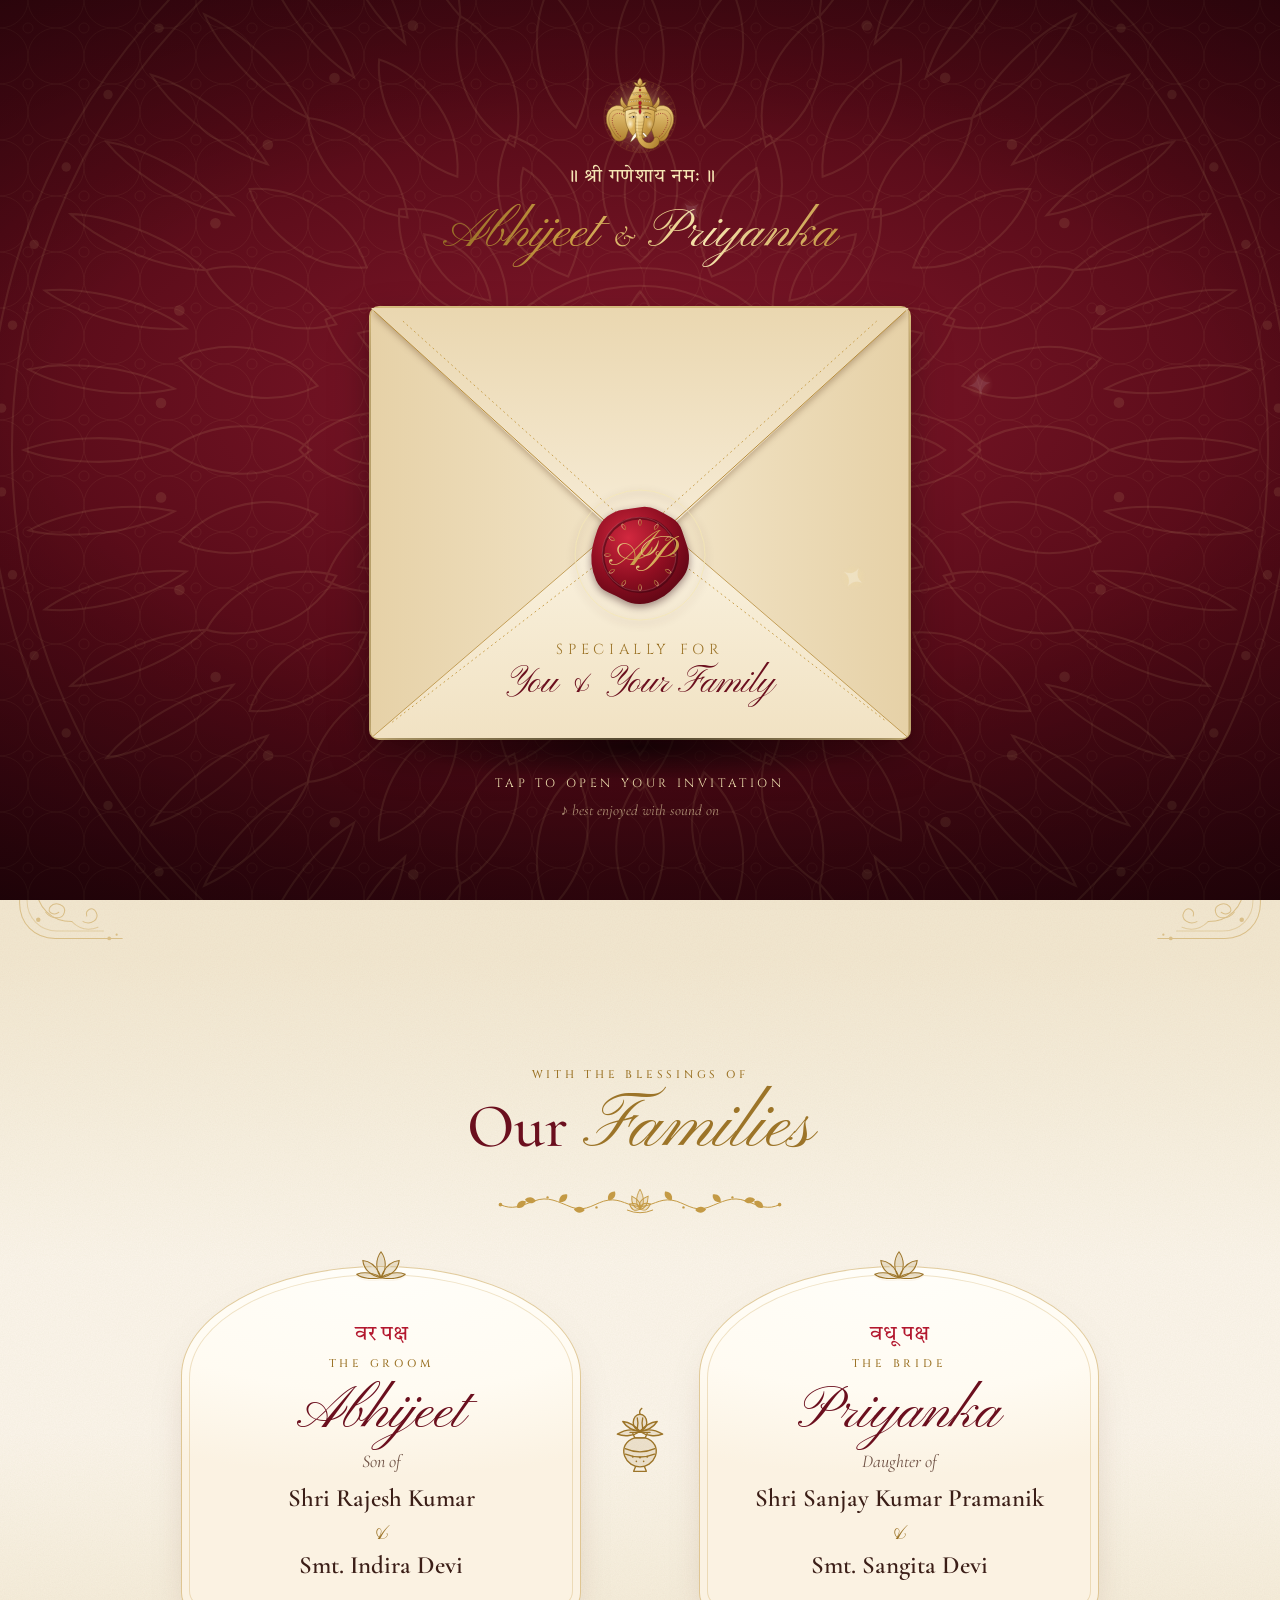
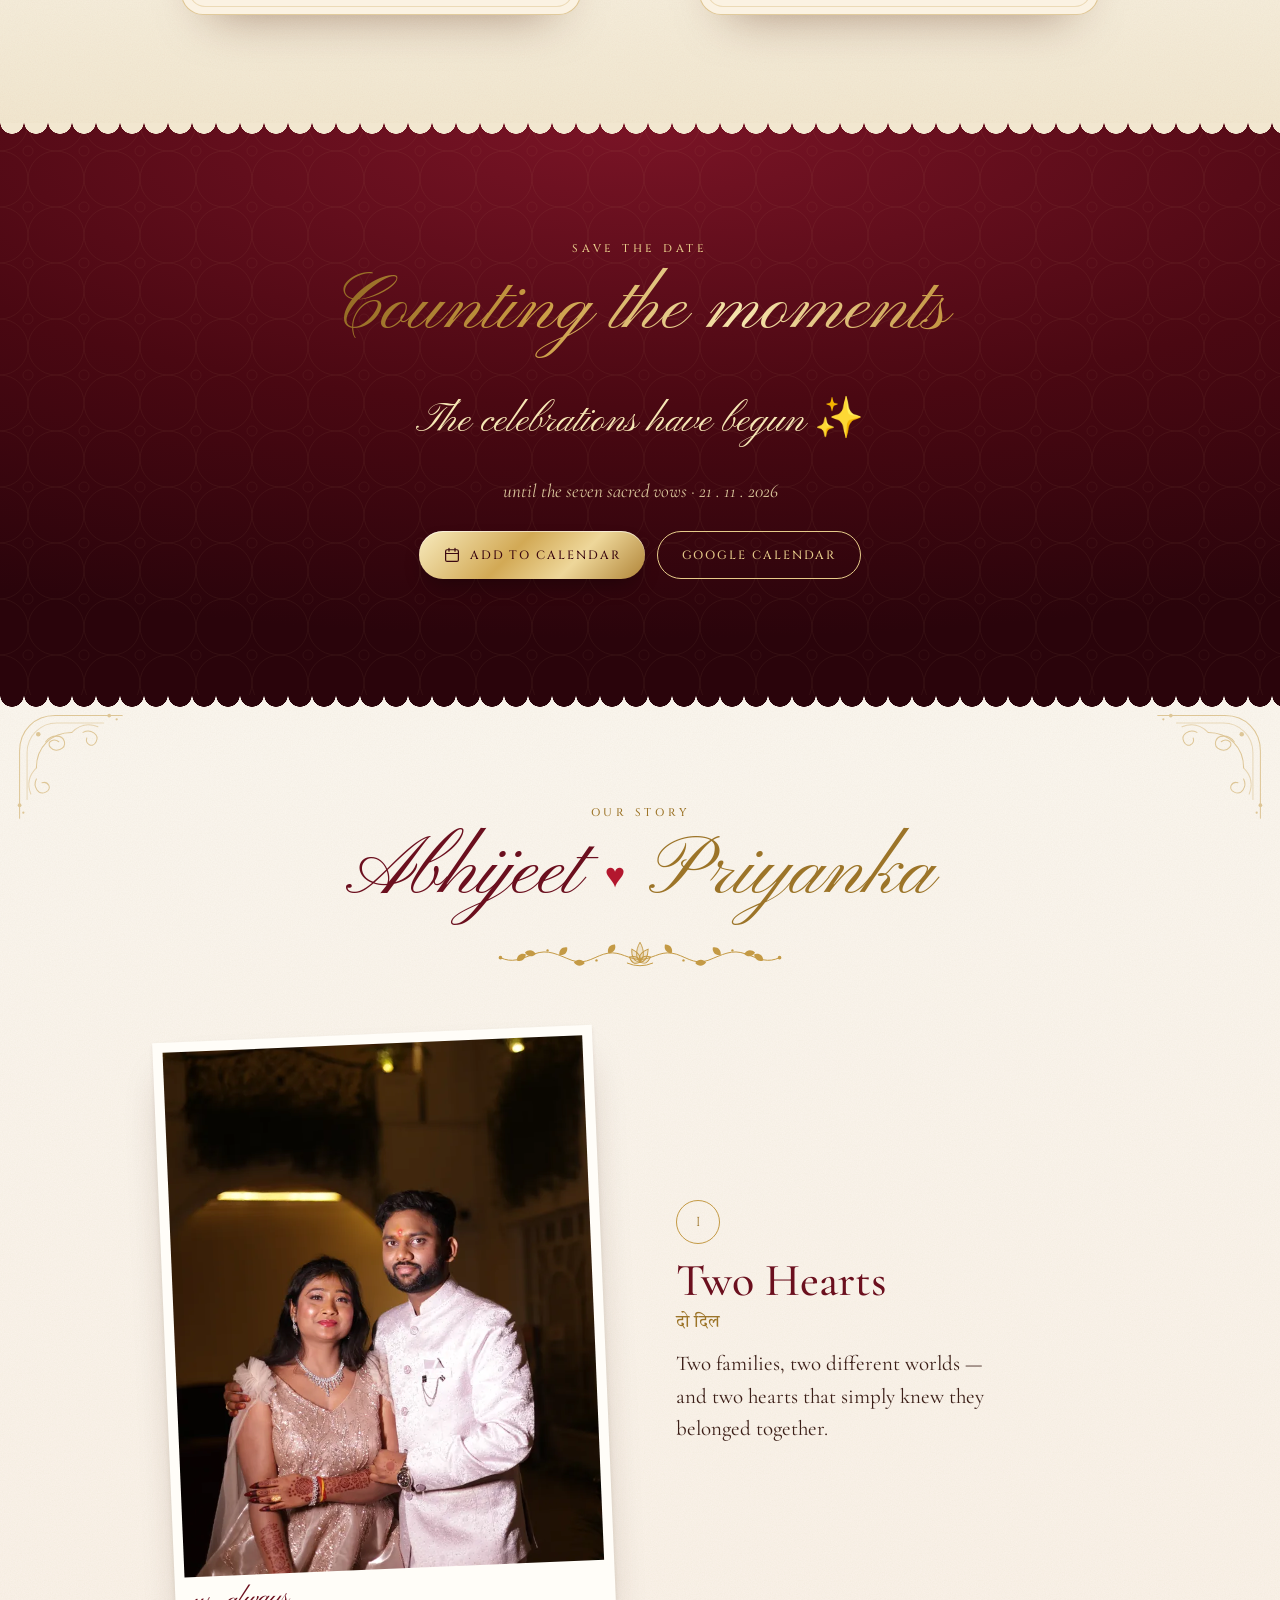
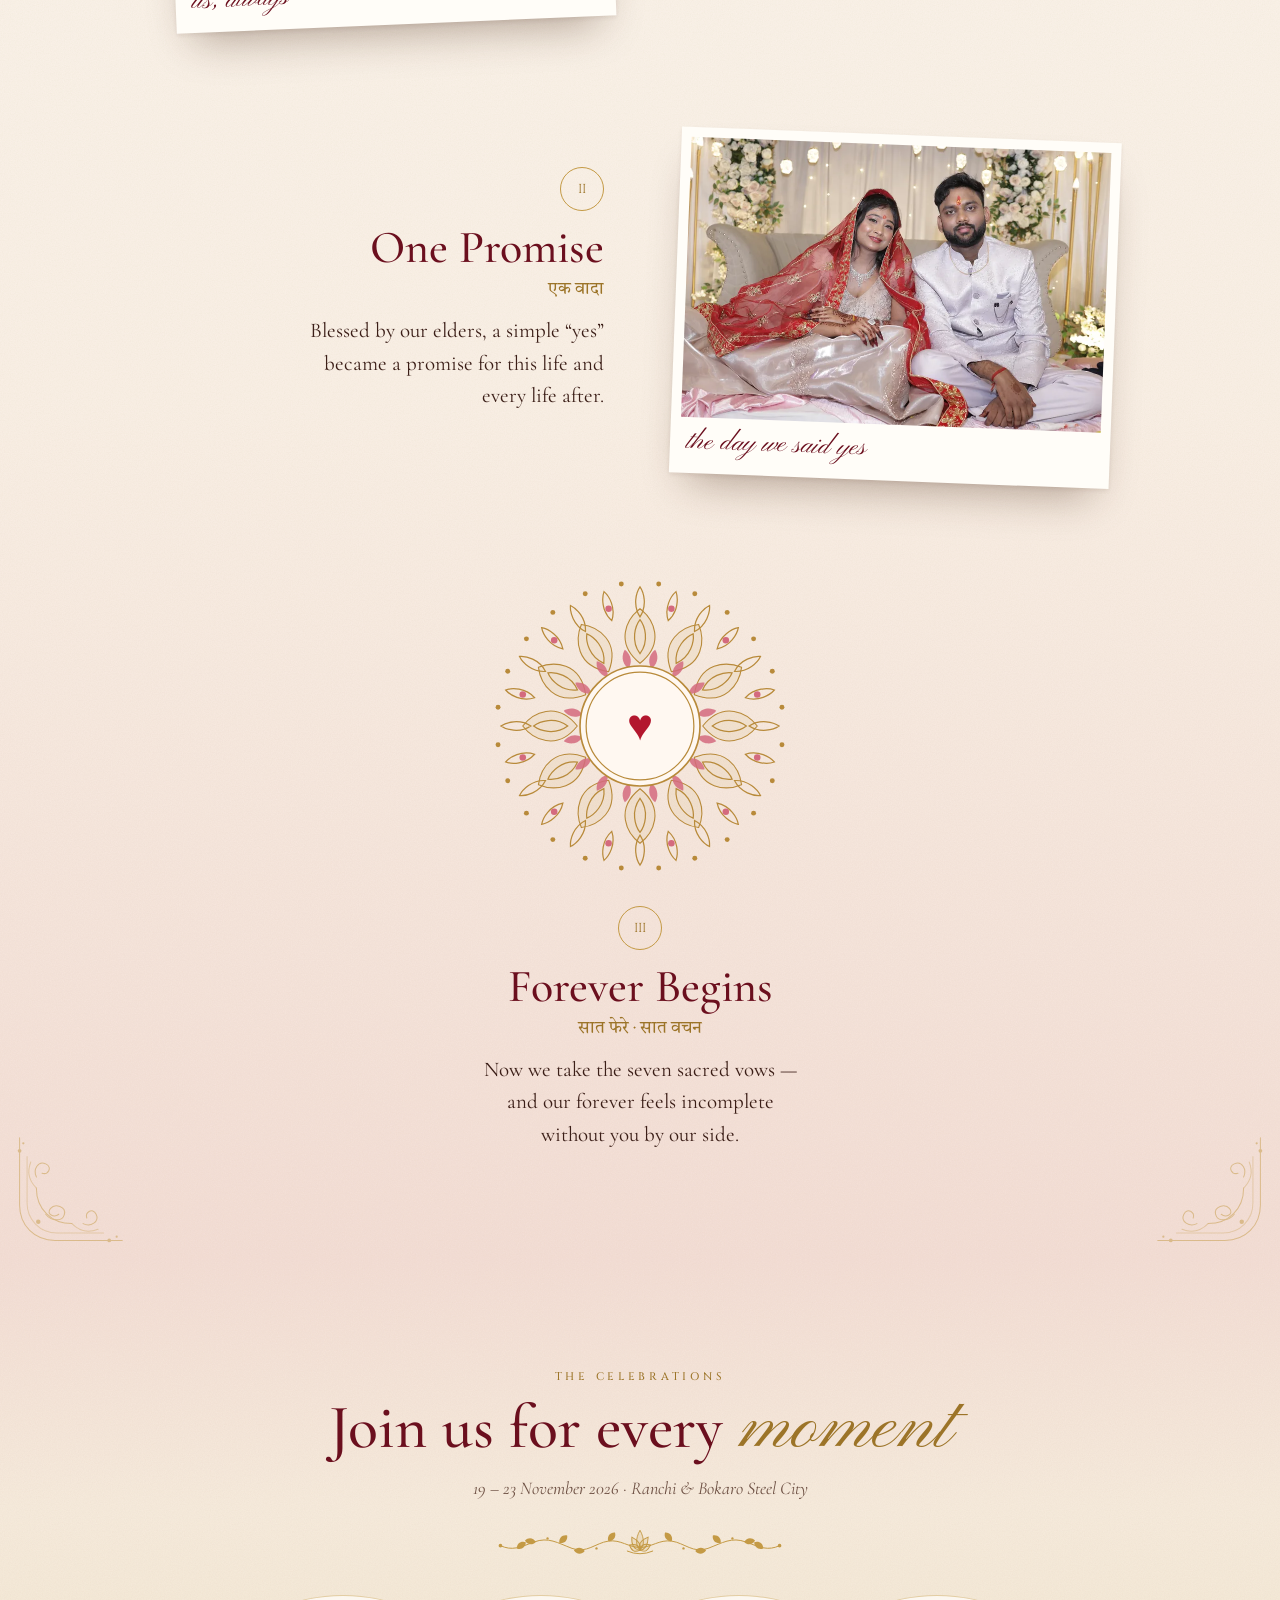
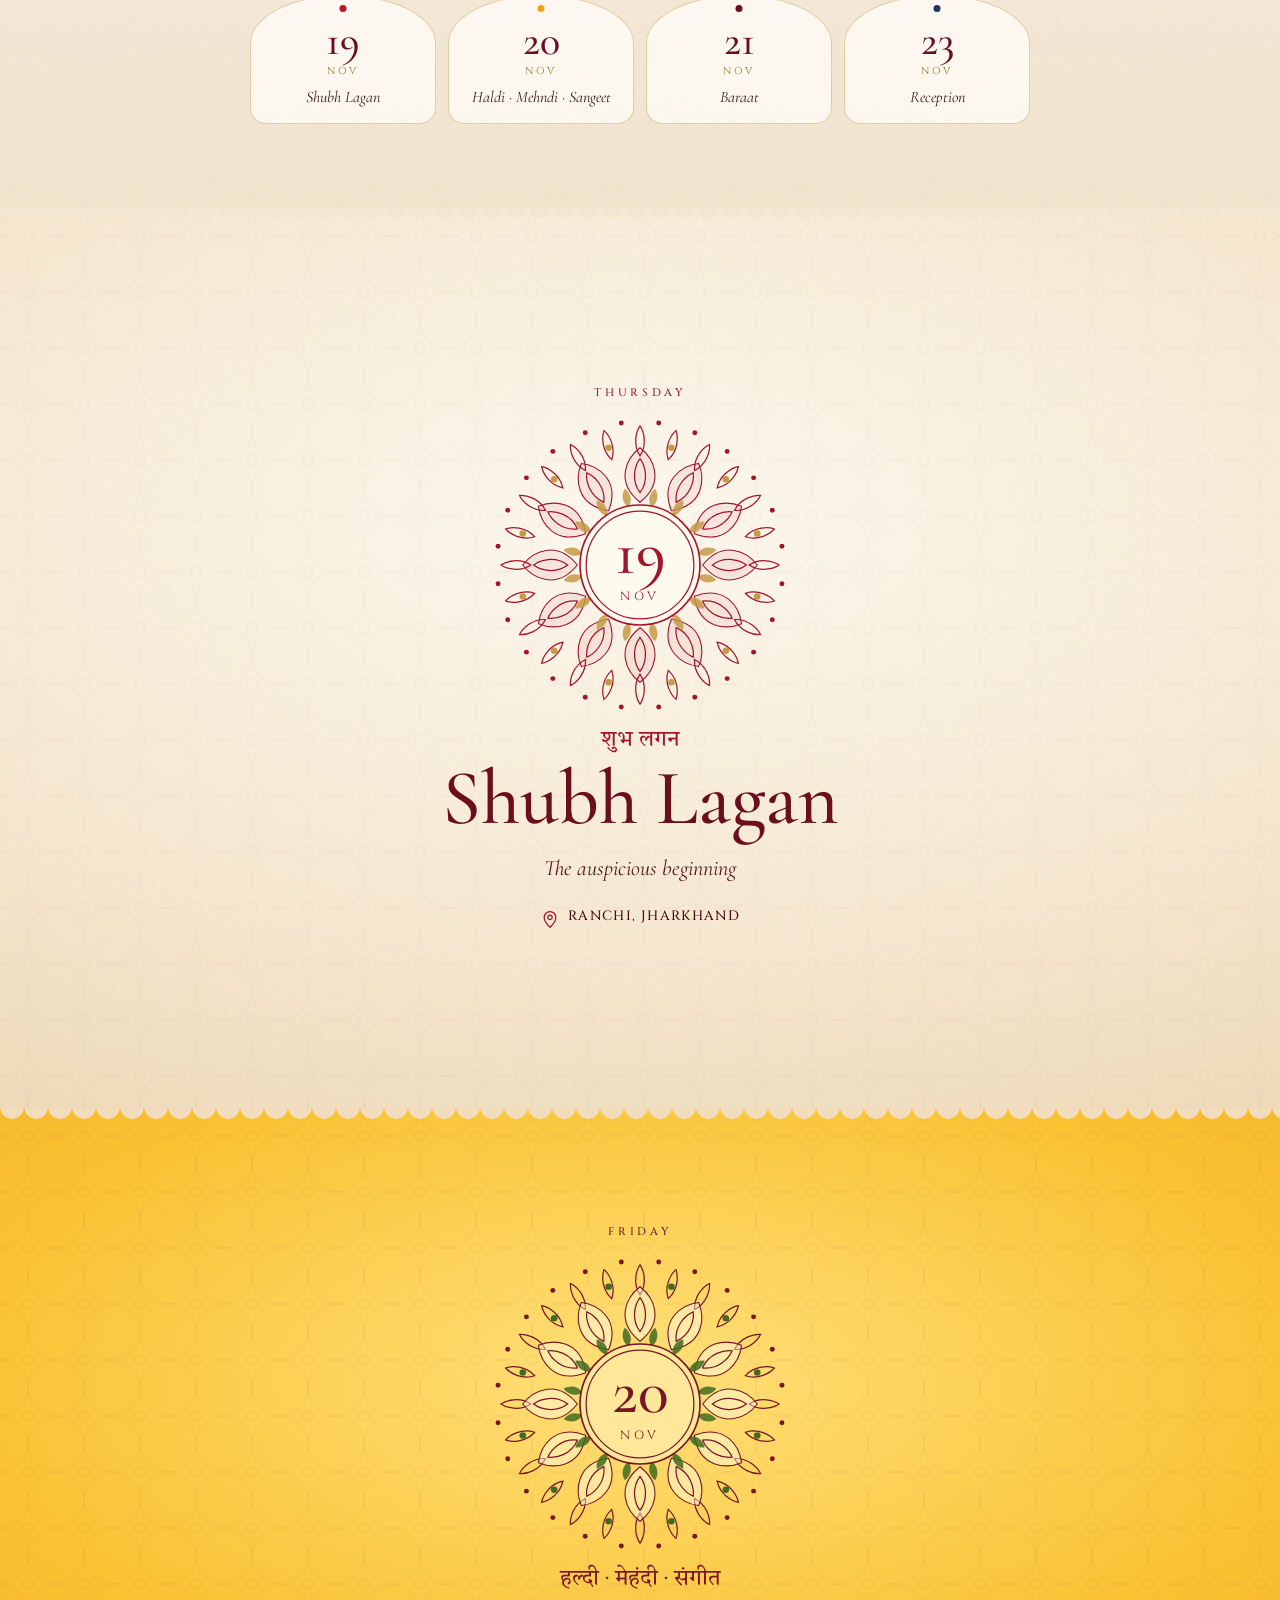
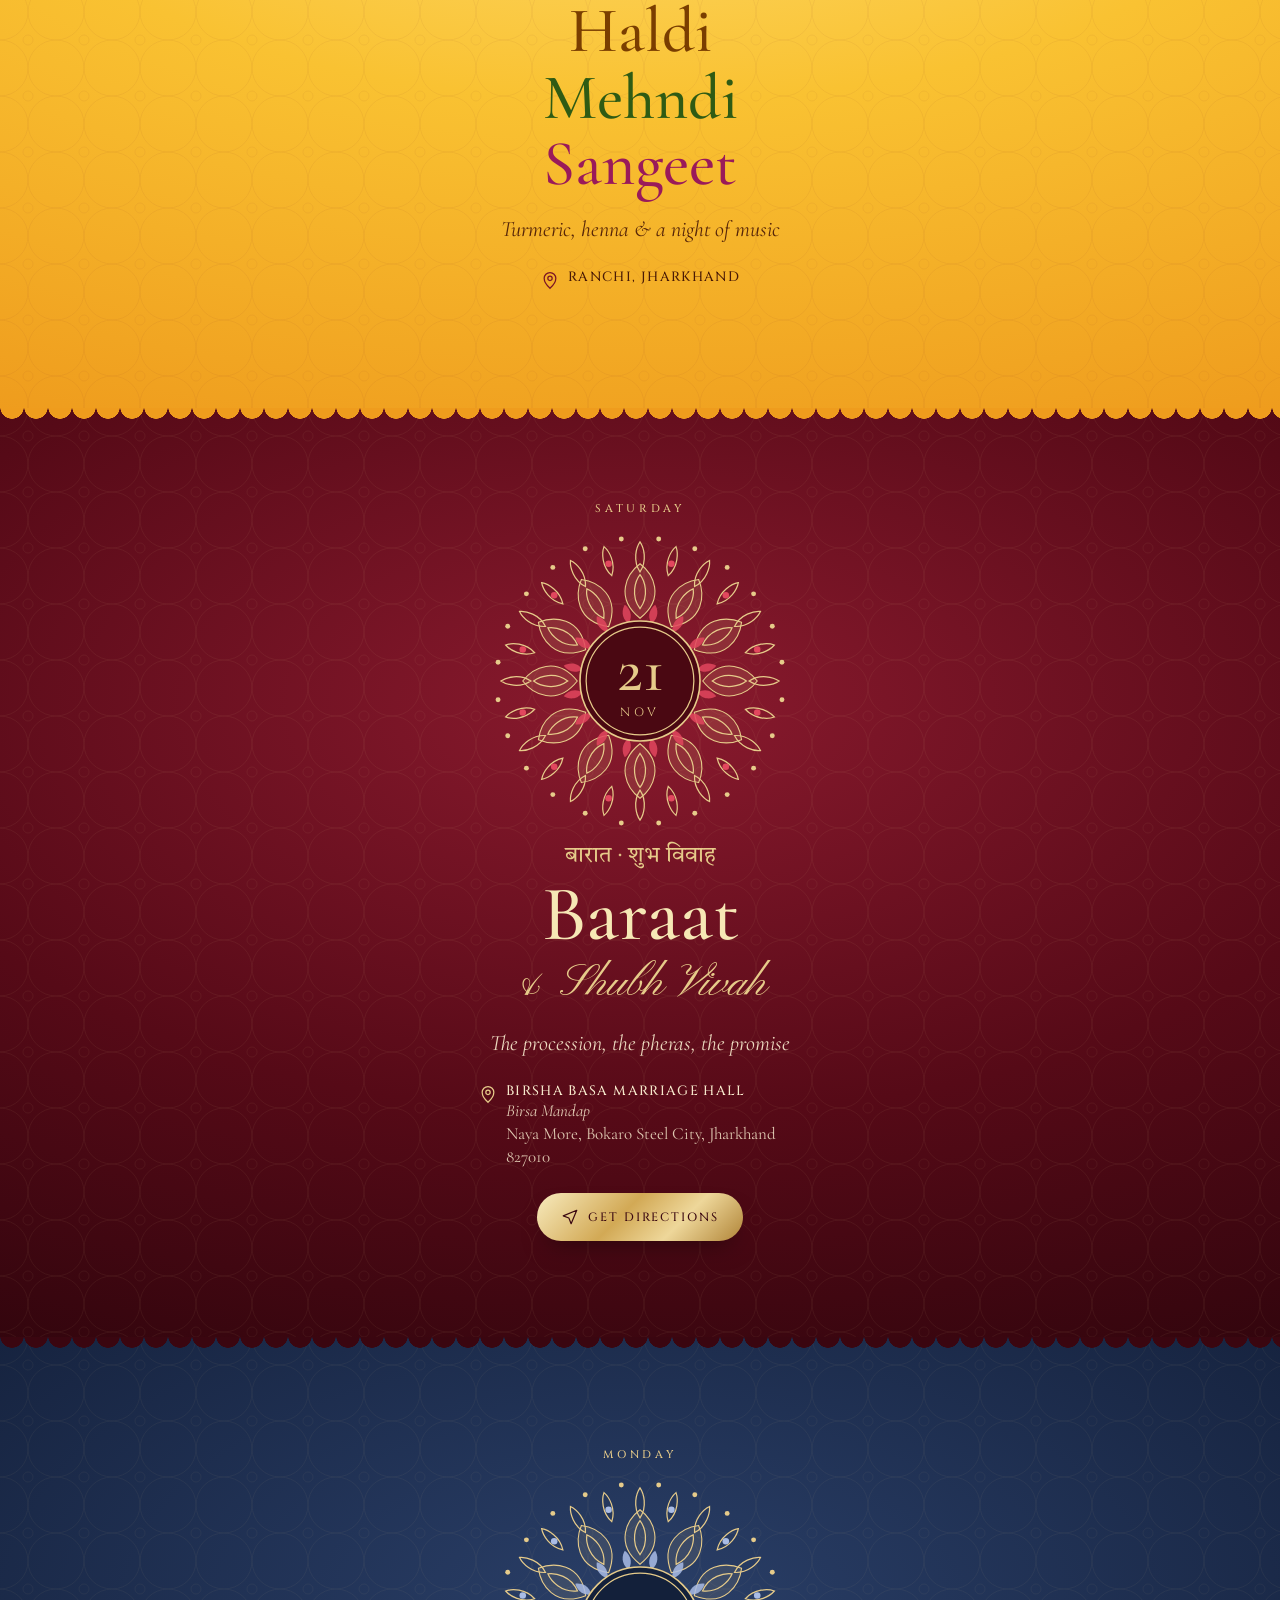
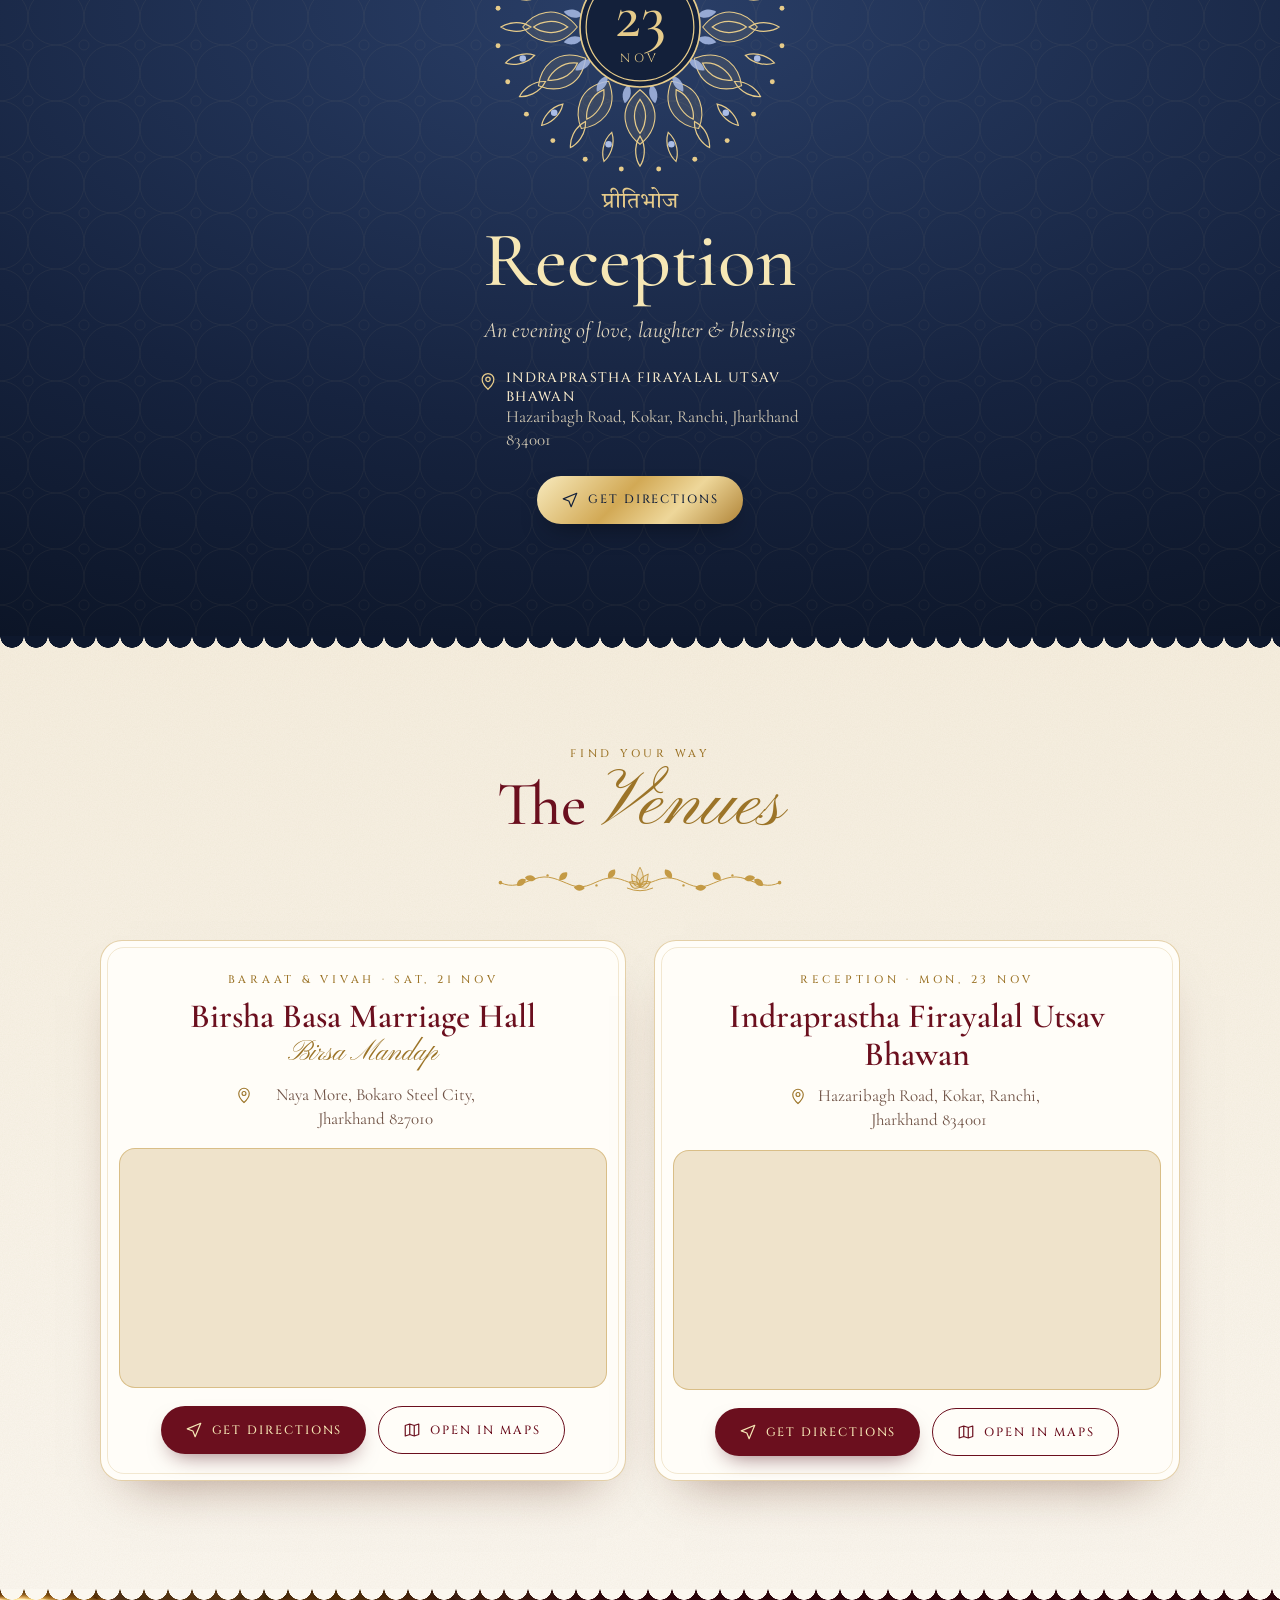
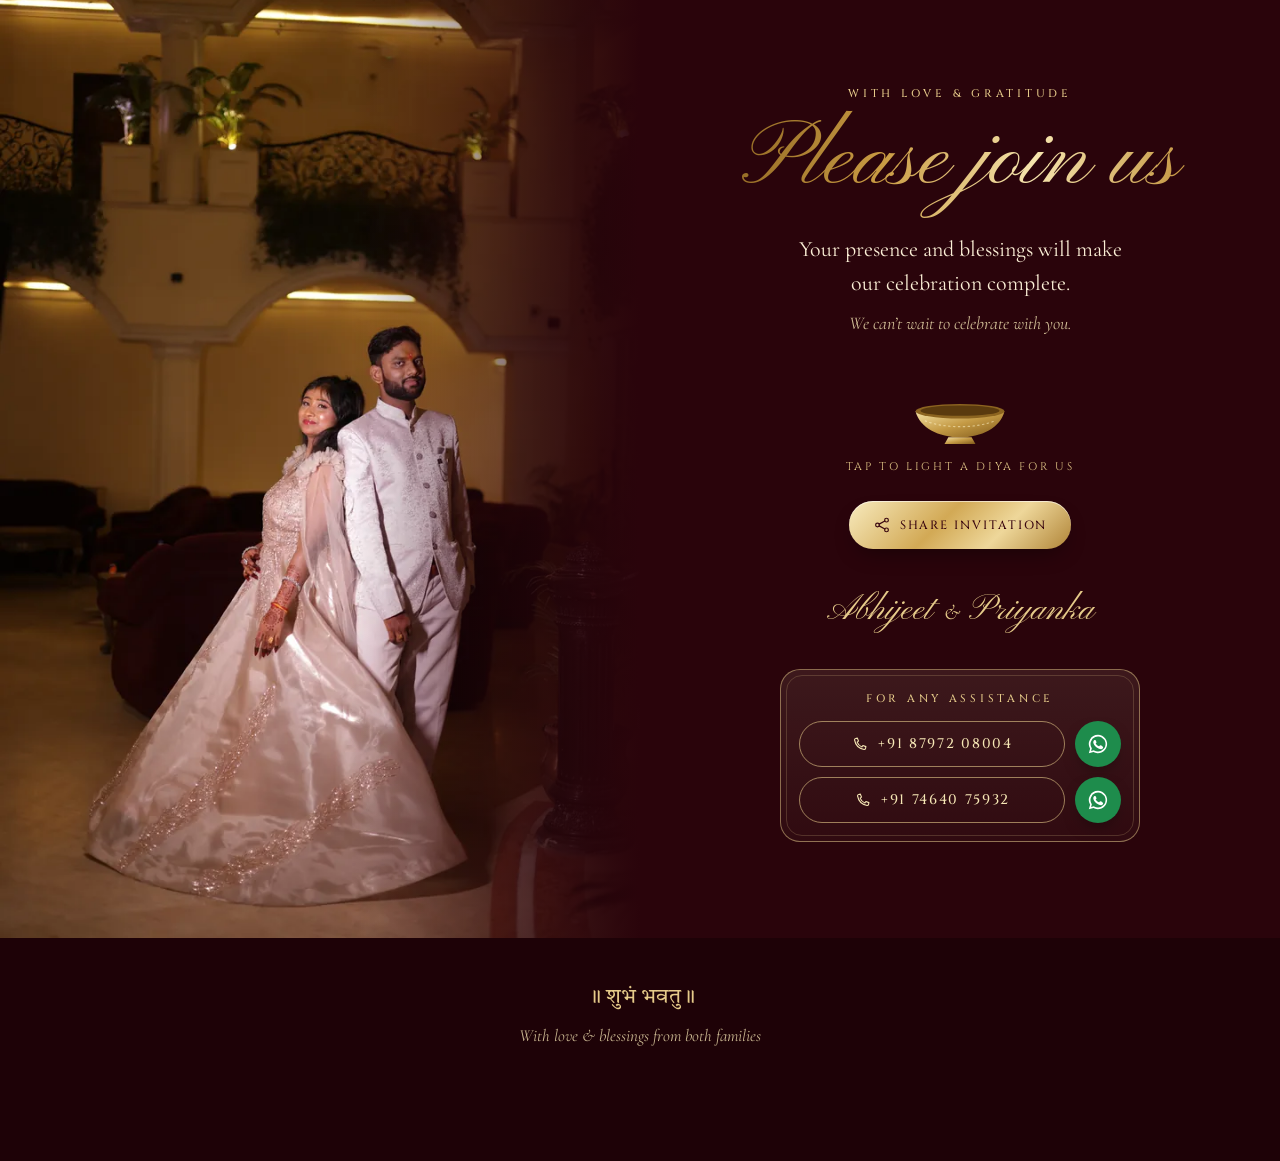
==== index.html @ 5e303a28 "Wedding invitation for Abhijeet & Priyanka Static site for GitHub Pages: personalised envelope (?to=" ====
<!doctype html>
<html lang="en" class="is-locked">
<head>
  <meta charset="utf-8">
  <meta name="viewport" content="width=device-width, initial-scale=1, viewport-fit=cover">
  <title>Abhijeet & Priyanka · Shubh Vivah · 21 November 2026</title>
  <meta name="description" content="With the blessings of our elders, Abhijeet & Priyanka invite you to their wedding celebrations · 19–23 November 2026 · Ranchi & Bokaro Steel City.">
  <meta name="robots" content="noindex, nofollow">
  <meta name="theme-color" content="#4A0812">
  <meta name="color-scheme" content="only light">

  <meta property="og:type" content="website">
  <meta property="og:url" content="https://ukroy07.github.io/Abhijeet-and-Priyanka-Wedding/">
  <meta property="og:title" content="Abhijeet ♥ Priyanka · Wedding Invitation">
  <meta property="og:description" content="19–23 November 2026 · Ranchi & Bokaro Steel City. Tap to open your personal invitation.">
  <meta property="og:image" content="https://ukroy07.github.io/Abhijeet-and-Priyanka-Wedding/assets/img/og.jpg">
  <meta property="og:image:width" content="1200">
  <meta property="og:image:height" content="630">
  <meta name="twitter:card" content="summary_large_image">
  <meta name="twitter:image" content="https://ukroy07.github.io/Abhijeet-and-Priyanka-Wedding/assets/img/og.jpg">

  <link rel="icon" href="data:image/svg+xml,%3Csvg xmlns='http://www.w3.org/2000/svg' viewBox='0 0 64 64'%3E%3Ccircle cx='32' cy='32' r='30' fill='%236B0F1E'/%3E%3Ccircle cx='32' cy='32' r='26' fill='none' stroke='%23E6CB8A' stroke-width='1.5'/%3E%3Ctext x='32' y='42' text-anchor='middle' font-family='Georgia,serif' font-size='26' fill='%23F6E7B5'%3EA%E2%99%A5P%3C/text%3E%3C/svg%3E">
  <link rel="preconnect" href="https://fonts.googleapis.com">
  <link rel="preconnect" href="https://fonts.gstatic.com" crossorigin>
  <link rel="stylesheet" href="https://fonts.googleapis.com/css2?family=Cinzel:wght@400;500;600&family=Cormorant+Garamond:ital,wght@0,400;0,500;0,600;1,400;1,500&family=Pinyon+Script&family=Tiro+Devanagari+Hindi&display=swap">
  <link rel="preload" as="image" href="assets/img/hero-720.webp" imagesrcset="assets/img/hero-720.webp 720w, assets/img/hero-1200.webp 1200w" imagesizes="(min-width: 960px) 36vw, 66vw">
  <link rel="stylesheet" href="assets/css/style.css">
  <noscript><style>.gate{display:none}html.is-locked,html.is-locked body{overflow:auto}[data-reveal],.hero [data-h]{opacity:1!important;transform:none!important}</style></noscript>
</head>
<body>

  <!-- ============ Envelope ============ -->
  <div class="gate" id="gate">
    <div class="gate__bg" aria-hidden="true">
      <div class="gate__mandala" data-art="mandala"></div>
      <div class="gate__dust" id="dust"></div>
    </div>

    <div class="gate__top">
      <div class="gate__ganesha" data-art="ganesha"></div>
      <p class="gate__invocation deva">॥ श्री गणेशाय नमः ॥</p>
      <p class="gate__names foil">Abhijeet <i>&amp;</i> Priyanka</p>
    </div>

    <div class="envelope" id="envelope" role="button" tabindex="0" aria-label="Open your invitation">
      <div class="env__body">
        <div class="env__shadow"></div>
        <div class="env__back"></div>
        <div class="env__pocket">
          <svg viewBox="0 0 100 80" preserveAspectRatio="none" aria-hidden="true">
            <defs>
              <linearGradient id="envL" x1="0" y1="0" x2="1" y2="0"><stop offset="0" stop-color="#E6D1A7"/><stop offset="1" stop-color="#F3E6CA"/></linearGradient>
              <linearGradient id="envR" x1="1" y1="0" x2="0" y2="0"><stop offset="0" stop-color="#E6D1A7"/><stop offset="1" stop-color="#F3E6CA"/></linearGradient>
              <linearGradient id="envB" x1="0" y1="1" x2="0" y2="0"><stop offset="0" stop-color="#F1E2C3"/><stop offset="1" stop-color="#FBF4E3"/></linearGradient>
              <linearGradient id="envF" x1="0" y1="0" x2="0" y2="1"><stop offset="0" stop-color="#EAD7B0"/><stop offset="1" stop-color="#F8EEDA"/></linearGradient>
            </defs>
            <path d="M0 0L50 42L0 80Z" fill="url(#envL)"/>
            <path d="M100 0L50 42L100 80Z" fill="url(#envR)"/>
            <path d="M0 80L50 37L100 80Z" fill="url(#envB)"/>
            <path d="M0 80L50 37L100 80" fill="none" stroke="#B88E3E" stroke-width="1" vector-effect="non-scaling-stroke" opacity=".8"/>
            <path d="M4 77L50 41.5L96 77" fill="none" stroke="#C9A04E" stroke-width="1" stroke-dasharray="1 4" stroke-linecap="round" vector-effect="non-scaling-stroke"/>
          </svg>
          <div class="env__label">
            <span class="env__for">Specially for</span>
            <span class="env__name" data-guest="envelope"></span>
          </div>
        </div>
        <div class="env__flap" aria-hidden="true">
          <svg viewBox="0 0 100 46" preserveAspectRatio="none">
            <path d="M0 0H100L50 46Z" fill="url(#envF)"/>
            <path d="M0.5 0.5L50 45.5L99.5 0.5" fill="none" stroke="#B88E3E" stroke-width="1" vector-effect="non-scaling-stroke"/>
            <path d="M6 2.5L50 42L94 2.5" fill="none" stroke="#C9A04E" stroke-width="1" stroke-dasharray="1 4" stroke-linecap="round" vector-effect="non-scaling-stroke"/>
          </svg>
        </div>
        <div class="env__seal" data-art="seal"></div>
      </div>
      <div class="env__card">
        <div class="card">
          <p class="card__top deva">॥ शुभ विवाह ॥</p>
          <p class="card__names"><span>Abhijeet</span><i>&amp;</i><span>Priyanka</span></p>
          <p class="card__date">21 · 11 · 2026</p>
        </div>
      </div>
    </div>

    <p class="gate__hint"><span>Tap to open your invitation</span><small>♪ best enjoyed with sound on</small></p>
  </div>

  <div class="progress" id="progress" aria-hidden="true"></div>

  <main>
    <!-- ============ Hero ============ -->
    <section class="hero" id="home" data-corners>
      <div class="garland" id="garland" aria-hidden="true"></div>
      <div class="hero__grid">
        <div class="hero__intro">
          <div class="hero__ganesha" data-art="ganesha" data-h style="--h:0"></div>
          <p class="hero__shloka deva" data-h style="--h:1">वक्रतुण्ड महाकाय सूर्यकोटि समप्रभ ।<br>निर्विघ्नं कुरु मे देव सर्वकार्येषु सर्वदा ॥</p>
        </div>
        <div class="hero__media" data-h style="--h:2">
          <span class="arch__finial" data-art="lotus"></span>
          <div class="arch">
            <div class="arch__clip">
              <img src="assets/img/hero-720.webp" srcset="assets/img/hero-720.webp 720w, assets/img/hero-1200.webp 1200w"
                sizes="(min-width: 960px) 36vw, 66vw" alt="Abhijeet and Priyanka beneath a canopy of white flowers" fetchpriority="high">
            </div>
          </div>
        </div>
        <div class="hero__text">
          <h1 class="hero__names" aria-label="Abhijeet and Priyanka">
            <svg viewBox="0 0 440 250" aria-hidden="true">
              <defs>
                <linearGradient id="nameGold" x1="0" y1="0" x2="1" y2="1">
                  <stop offset="0" stop-color="#8C6420"/><stop offset=".28" stop-color="#D9B260"/>
                  <stop offset=".5" stop-color="#9E7426"/><stop offset=".75" stop-color="#E2C27A"/><stop offset="1" stop-color="#8A6220"/>
                </linearGradient>
              </defs>
              <text class="nm nm--1" x="22" y="94">Abhijeet</text>
              <text class="amp" x="220" y="150" text-anchor="middle">&amp;</text>
              <text class="nm nm--2" x="418" y="226" text-anchor="end">Priyanka</text>
            </svg>
          </h1>
          <p class="hero__vivah deva" data-h style="--h:5">॥ शुभ विवाह ॥</p>
          <p class="hero__date" data-h style="--h:6">Saturday · 21 November 2026</p>
          <p class="hero__place" data-h style="--h:6">Bokaro Steel City &amp; Ranchi · Jharkhand</p>
          <div class="hero__divider" data-art="divider" data-h style="--h:7"></div>
          <p class="hero__dear" data-h style="--h:8">Dear <span data-guest="greeting"></span>,</p>
          <p class="hero__invite" data-h style="--h:9">with the blessings of our elders, we joyfully invite you to celebrate the beginning of our forever.</p>
          <a class="scroll-cue" href="#families" data-h style="--h:10">Scroll</a>
        </div>
      </div>
    </section>

    <!-- ============ Families ============ -->
    <section class="families sec" id="families">
      <header class="sec-head" data-reveal>
        <p class="eyebrow">With the blessings of</p>
        <h2 class="sec-title">Our <span class="script">Families</span></h2>
        <div class="sec-divider" data-art="divider"></div>
      </header>
      <div class="family-grid" id="familyGrid"></div>
    </section>

    <!-- ============ Countdown ============ -->
    <section class="countdown edge" id="countdown" style="--edge:#F2E7D0">
      <div class="countdown__inner" data-reveal>
        <p class="eyebrow">Save the Date</p>
        <h2 class="cd-title foil">Counting the moments</h2>
        <div class="cd" id="cdGrid" role="timer" aria-label="Time left until the wedding">
          <div class="cd__cell"><b data-cd="d">00</b><span>Days</span></div>
          <div class="cd__cell"><b data-cd="h">00</b><span>Hours</span></div>
          <div class="cd__cell"><b data-cd="m">00</b><span>Minutes</span></div>
          <div class="cd__cell"><b data-cd="s">00</b><span>Seconds</span></div>
        </div>
        <p class="cd-done" id="cdDone" hidden>The celebrations have begun ✨</p>
        <p class="cd__line">until the <em>seven sacred vows</em> · 21 . 11 . 2026</p>
        <div class="btn-row">
          <button class="btn btn--gold" id="addCal" type="button">
            <svg viewBox="0 0 24 24" aria-hidden="true"><rect x="3.5" y="5" width="17" height="15.5" rx="2"/><path d="M3.5 10h17M8 3v4M16 3v4"/></svg>
            <span>Add to Calendar</span>
          </button>
          <a class="btn btn--ghost" id="gcal" target="_blank" rel="noopener">Google Calendar</a>
        </div>
      </div>
    </section>

    <!-- ============ Story ============ -->
    <section class="story sec edge" id="story" style="--edge:#2A040B" data-corners>
      <header class="sec-head" data-reveal>
        <p class="eyebrow">Our Story</p>
        <h2 class="story__title"><span class="script">Abhijeet</span> <span class="heart">♥</span> <span class="script">Priyanka</span></h2>
        <div class="sec-divider" data-art="divider"></div>
      </header>
      <div class="story__list" id="storyList"></div>
    </section>

    <!-- ============ Celebrations ============ -->
    <section class="celebrations sec" id="celebrations">
      <header class="sec-head" data-reveal>
        <p class="eyebrow">The Celebrations</p>
        <h2 class="sec-title">Join us for every <span class="script">moment</span></h2>
        <p class="sec-sub">19 – 23 November 2026 · Ranchi &amp; Bokaro&nbsp;Steel&nbsp;City</p>
        <div class="sec-divider" data-art="divider"></div>
      </header>
      <nav class="dates" id="dateChips" aria-label="Celebration dates" data-reveal></nav>
    </section>

    <div id="events"></div>

    <!-- ============ Venues ============ -->
    <section class="venues sec edge" id="venues" style="--edge:#0E182D">
      <header class="sec-head" data-reveal>
        <p class="eyebrow">Find your way</p>
        <h2 class="sec-title">The <span class="script">Venues</span></h2>
        <div class="sec-divider" data-art="divider"></div>
      </header>
      <div class="venue-list" id="venueList"></div>
    </section>

    <!-- ============ Closing ============ -->
    <section class="closing edge" id="closing" style="--edge:#FBF7EF">
      <figure class="closing__photo">
        <img src="assets/img/closing-720.webp" srcset="assets/img/closing-720.webp 720w, assets/img/closing-1080.webp 1080w"
          sizes="(min-width: 960px) 50vw, 100vw" alt="Priyanka and Abhijeet in a grand, golden hall" loading="lazy" decoding="async">
      </figure>
      <div class="closing__content" data-reveal>
        <p class="eyebrow">With love &amp; gratitude</p>
        <h2 class="closing__title foil">Please join us</h2>
        <p class="closing__text">Your presence and blessings will make our celebration complete.</p>
        <p class="closing__guest" id="closingGuest"></p>
        <button class="diya" id="diya" type="button" aria-label="Light a diya for the couple">
          <span data-art="diya"></span>
          <span class="diya__label">Tap to light a diya for us</span>
        </button>
        <div class="btn-row">
          <a class="btn btn--whatsapp" id="rsvpBtn" target="_blank" rel="noopener" hidden>
            <svg viewBox="0 0 24 24" aria-hidden="true"><path d="M4 20l1.3-4A8 8 0 1 1 8.4 19L4 20Z"/></svg><span>Confirm on WhatsApp</span>
          </a>
          <button class="btn btn--gold" id="shareBtn" type="button">
            <svg viewBox="0 0 24 24" aria-hidden="true"><circle cx="18" cy="5.5" r="2.5"/><circle cx="6" cy="12" r="2.5"/><circle cx="18" cy="18.5" r="2.5"/><path d="M8.2 10.8l7.6-4.1M8.2 13.2l7.6 4.1"/></svg>
            <span>Share Invitation</span>
          </button>
        </div>
        <p class="closing__sign"><span>Abhijeet</span> <i>&amp;</i> <span>Priyanka</span></p>
        <div class="contact" id="contact"></div>
      </div>
    </section>

    <footer class="footer">
      <p class="deva">॥ शुभं भवतु ॥</p>
      <p>With love &amp; blessings from both families</p>
    </footer>
  </main>

  <button class="music" id="musicBtn" type="button" aria-label="Pause music" aria-pressed="true" hidden>
    <span class="music__bars" aria-hidden="true"><i></i><i></i><i></i><i></i></span>
  </button>
  <div class="toast" id="musicToast" aria-live="polite"></div>
  <canvas class="petals" id="petals" aria-hidden="true"></canvas>

  <script src="assets/js/config.js"></script>
  <script src="assets/js/art.js"></script>
  <script src="assets/js/petals.js"></script>
  <script src="assets/js/music.js"></script>
  <script src="assets/js/app.js"></script>
</body>
</html>
---- assets/css/style.css ----
/* ==========================================================================
   Abhijeet & Priyanka — wedding invitation
   ========================================================================== */

:root {
  --ivory: #FBF7EF;
  --cream: #F2E7D0;
  --blush: #F4DED6;
  --gold: #C49A45;
  --gold-deep: #9C7428;
  --gold-soft: #E6CB8A;
  --gold-pale: #F6E7B5;
  --maroon: #6B0F1E;
  --maroon-deep: #4A0812;
  --wine: #2A040B;
  --sindoor: #B3172E;
  --ink: #3B1E17;
  --ink-soft: #6E5144;

  --foil: linear-gradient(100deg, #8C6420 0%, #C99B43 16%, #F6E5AE 30%, #C1913B 45%, #8E6622 58%, #D8B45E 74%, #F8EAB9 88%, #B48635 100%);
  --gold-btn: linear-gradient(135deg, #F8EBBE 0%, #D2A955 42%, #EED79A 68%, #B08437 100%);
  --paper: url("data:image/svg+xml,%3Csvg xmlns='http://www.w3.org/2000/svg' width='180' height='180'%3E%3Cfilter id='n'%3E%3CfeTurbulence type='fractalNoise' baseFrequency='.85' numOctaves='3' stitchTiles='stitch'/%3E%3CfeColorMatrix values='0 0 0 0 .42 0 0 0 0 .32 0 0 0 0 .18 0 0 0 .08 0'/%3E%3C/filter%3E%3Crect width='100%25' height='100%25' filter='url(%23n)'/%3E%3C/svg%3E");
  --jaali-gold: url("data:image/svg+xml,%3Csvg xmlns='http://www.w3.org/2000/svg' width='56' height='56' viewBox='0 0 56 56'%3E%3Cg fill='none' stroke='%23E6CB8A' stroke-width='.9'%3E%3Ccircle r='28'/%3E%3Ccircle cx='56' r='28'/%3E%3Ccircle cy='56' r='28'/%3E%3Ccircle cx='56' cy='56' r='28'/%3E%3Ccircle cx='28' cy='28' r='5'/%3E%3C/g%3E%3C/svg%3E");
  --jaali-maroon: url("data:image/svg+xml,%3Csvg xmlns='http://www.w3.org/2000/svg' width='56' height='56' viewBox='0 0 56 56'%3E%3Cg fill='none' stroke='%236B0F1E' stroke-width='.9'%3E%3Ccircle r='28'/%3E%3Ccircle cx='56' r='28'/%3E%3Ccircle cy='56' r='28'/%3E%3Ccircle cx='56' cy='56' r='28'/%3E%3Ccircle cx='28' cy='28' r='5'/%3E%3C/g%3E%3C/svg%3E");

  --script: 'Pinyon Script', 'Tiro Devanagari Hindi', 'Nirmala UI', 'Kohinoor Devanagari', cursive;
  --serif: 'Cormorant Garamond', Cormorant, Georgia, 'Times New Roman', serif;
  --caps: 'Cinzel', Georgia, serif;
  --deva: 'Tiro Devanagari Hindi', 'Noto Serif Devanagari', 'Nirmala UI', 'Kohinoor Devanagari', serif;
  --ease: cubic-bezier(.2, .7, .2, 1);
}

*, *::before, *::after { box-sizing: border-box; }

html {
  -webkit-text-size-adjust: 100%;
  text-size-adjust: 100%;
  color-scheme: only light;
  scroll-behavior: smooth;
  background: var(--wine);
}
html.is-locked, html.is-locked body { overflow: hidden; }

body {
  margin: 0;
  min-height: 100vh;
  background: var(--ivory);
  color: var(--ink);
  font-family: var(--serif);
  font-size: 19px;
  line-height: 1.55;
  -webkit-font-smoothing: antialiased;
  overflow-x: hidden;
}

img { display: block; max-width: 100%; }
button { font: inherit; color: inherit; background: none; border: 0; padding: 0; cursor: pointer; }
a { color: inherit; }
[hidden] { display: none !important; }

.deva { font-family: var(--deva); }
.script { font-family: var(--script); font-weight: 400; }

.eyebrow {
  margin: 0;
  font-family: var(--caps);
  font-size: 11px;
  font-weight: 500;
  letter-spacing: .34em;
  text-transform: uppercase;
  color: var(--gold-deep);
}

.foil {
  background: var(--foil);
  background-size: 220% 100%;
  -webkit-background-clip: text;
  background-clip: text;
  color: transparent;
  -webkit-text-fill-color: transparent;
  animation: foil 10s linear infinite;
}
@keyframes foil { to { background-position: 220% 0; } }

@keyframes breathe { 50% { opacity: .45; } }
@keyframes turn { to { transform: rotate(360deg); } }
@keyframes beat { 0%, 100% { transform: scale(1); } 15% { transform: scale(1.22); } 30% { transform: scale(1); } 45% { transform: scale(1.12); } }

/* Scalloped lace where one section meets the next */
.edge { position: relative; }
.edge::before {
  content: '';
  position: absolute;
  z-index: 3;
  top: -1px; left: 0; right: 0;
  height: 13px;
  background: radial-gradient(circle at 12px 0, var(--edge) 11.5px, transparent 12px) 0 0 / 24px 13px repeat-x;
  pointer-events: none;
}

/* Reveal on scroll */
[data-reveal] { opacity: 0; transform: translateY(30px); transition: opacity 1s ease, transform 1.2s var(--ease); }
[data-reveal].in { opacity: 1; transform: none; }

/* Buttons */
.btn-row { display: flex; flex-wrap: wrap; justify-content: center; gap: 12px; margin-top: 26px; }
.btn {
  display: inline-flex;
  align-items: center;
  justify-content: center;
  gap: 9px;
  min-height: 48px;
  padding: 0 24px;
  border-radius: 999px;
  font-family: var(--caps);
  font-size: 12px;
  font-weight: 500;
  letter-spacing: .16em;
  text-transform: uppercase;
  text-decoration: none;
  cursor: pointer;
  -webkit-tap-highlight-color: transparent;
  transition: transform .25s var(--ease), filter .25s ease, box-shadow .25s ease;
}
.btn svg { width: 18px; height: 18px; flex: none; fill: none; stroke: currentColor; stroke-width: 1.6; stroke-linejoin: round; stroke-linecap: round; }
.btn:active { transform: scale(.97); }
.btn--gold { background: var(--gold-btn); color: #3A0710; box-shadow: 0 10px 22px -8px rgba(0, 0, 0, .45), inset 0 1px 0 rgba(255, 255, 255, .6); }
.btn--ghost { border: 1px solid currentColor; background: transparent; }
.btn--maroon { background: var(--maroon); color: var(--gold-pale); box-shadow: 0 10px 22px -10px rgba(74, 8, 18, .6); }
.btn--whatsapp { background: #1E8C4C; color: #fff; }
@media (hover: hover) { .btn:hover { transform: translateY(-2px); filter: brightness(1.06); } }
:focus-visible { outline: 2px solid var(--gold); outline-offset: 3px; }

/* Shared section header */
.sec { position: relative; padding: clamp(76px, 12vh, 124px) 20px; }
.sec-head { position: relative; z-index: 2; max-width: 680px; margin: 0 auto; text-align: center; }
.sec-title { margin: 10px 0 0; font-weight: 500; font-size: clamp(38px, 10vw, 62px); line-height: 1.08; color: var(--maroon); }
.sec-title .script { font-size: 1.22em; line-height: .9; color: var(--gold-deep); }
.sec-sub { margin: 12px 0 0; font-style: italic; font-size: 18px; color: var(--ink-soft); text-wrap: balance; }
.sec-divider, .hero__divider { width: min(290px, 74vw); margin: 20px auto 0; color: var(--gold); }

/* Floral divider (draws itself) */
.divider { display: block; width: 100%; height: auto; overflow: visible; }
.divider .dv-vine { fill: none; stroke: currentColor; stroke-width: 1.1; stroke-linecap: round; stroke-dasharray: 1; stroke-dashoffset: 1; transition: stroke-dashoffset 1.9s var(--ease) .2s; }
.divider .dv-leaf { fill: currentColor; opacity: 0; transition: opacity .7s ease; transition-delay: calc(.7s + var(--i) * .14s); }
.divider .dv-petal { fill: currentColor; fill-opacity: .16; stroke: currentColor; stroke-width: 1; opacity: 0; transition: opacity .9s ease 1s; }
.divider .dv-bud { fill: currentColor; opacity: 0; transition: opacity .6s ease 1.5s; }
.in .divider .dv-vine, .is-live .divider .dv-vine { stroke-dashoffset: 0; }
.in .divider .dv-leaf, .in .divider .dv-petal, .in .divider .dv-bud,
.is-live .divider .dv-leaf, .is-live .divider .dv-petal, .is-live .divider .dv-bud { opacity: 1; }

/* Filigree corners */
[data-corners] { position: relative; }
.corner { position: absolute; z-index: 1; width: clamp(56px, 15vw, 112px); color: var(--gold); opacity: .5; pointer-events: none; }
.corner svg { display: block; width: 100%; height: auto; }
.corner--tl { top: 14px; left: 14px; }
.corner--tr { top: 14px; right: 14px; transform: scaleX(-1); }
.corner--bl { bottom: 14px; left: 14px; transform: scaleY(-1); }
.corner--br { bottom: 14px; right: 14px; transform: scale(-1); }

/* ==========================================================================
   Envelope gate
   ========================================================================== */
.gate {
  position: fixed;
  inset: 0;
  z-index: 50;
  display: flex;
  flex-direction: column;
  align-items: center;
  justify-content: center;
  gap: clamp(20px, 4vh, 40px);
  padding: max(24px, env(safe-area-inset-top)) 16px max(24px, env(safe-area-inset-bottom));
  text-align: center;
  color: var(--gold-soft);
  cursor: pointer;
  overflow: hidden;
  touch-action: none;
  -webkit-tap-highlight-color: transparent;
}
.gate__bg { position: absolute; inset: 0; background: radial-gradient(120% 75% at 50% 44%, #84182B 0%, #520A16 48%, #24030A 100%); transition: opacity 1.1s ease .1s; }
.gate__bg::before { content: ''; position: absolute; inset: 0; background-image: var(--jaali-gold); background-size: 56px 56px; opacity: .07; }
.gate__bg::after { content: ''; position: absolute; inset: 0; background: radial-gradient(100% 70% at 50% 46%, transparent 45%, rgba(0, 0, 0, .45) 100%); }
.gate__mandala { position: absolute; left: 50%; top: 50%; width: max(150vmin, 700px); aspect-ratio: 1; color: var(--gold-soft); opacity: .11; transform: translate(-50%, -50%); animation: mandala 220s linear infinite; }
.gate__mandala svg { display: block; width: 100%; height: 100%; }
@keyframes mandala { to { transform: translate(-50%, -50%) rotate(360deg); } }
.gate__dust { position: absolute; inset: 0; }
.gate__dust span {
  position: absolute;
  width: 3px; height: 3px;
  border-radius: 50%;
  background: #FCEFC4;
  box-shadow: 0 0 6px 2px rgba(252, 239, 196, .5);
  opacity: 0;
  animation: dust var(--t) ease-in-out var(--d) infinite;
}
@keyframes dust {
  0% { opacity: 0; transform: translate(0, 0) scale(var(--s)); }
  25% { opacity: .9; }
  100% { opacity: 0; transform: translate(var(--x), -150px) scale(var(--s)); }
}

.gate__top, .gate__hint { position: relative; transition: opacity .6s ease, transform .8s var(--ease); }
.gate__top { display: grid; justify-items: center; gap: 4px; }
.gate__ganesha { width: clamp(60px, 17vw, 78px); margin-bottom: 2px; }
.ganesha { display: block; width: 100%; height: auto; overflow: visible; }
.gate__invocation { margin: 2px 0 0; font-size: clamp(15px, 4.2vw, 19px); letter-spacing: .04em; color: var(--gold-pale); }
.gate__names { margin: 0; padding: .1em .3em .15em; font-family: var(--script); font-size: clamp(34px, 9.6vw, 54px); line-height: 1.15; }
.gate__names i { font-family: var(--serif); font-size: .55em; }
.gate__hint { display: grid; gap: 6px; margin: 0; }
.gate__hint span { font-family: var(--caps); font-size: 12px; letter-spacing: .3em; text-transform: uppercase; color: var(--gold-pale); animation: breathe 2.6s ease-in-out infinite; }
.gate__hint small { font-style: italic; font-size: 15px; color: rgba(246, 231, 181, .6); }
.gate.is-opening .gate__top, .gate.is-opening .gate__hint { opacity: 0; transform: translateY(-12px); }
.gate.is-revealing .gate__bg { opacity: 0; }

.envelope {
  --ew: min(84vw, 430px);
  position: relative;
  width: var(--ew);
  height: calc(var(--ew) * .8);
  outline: none;
  animation: bob 5.5s ease-in-out infinite;
}
@media (max-height: 640px) { .envelope { --ew: min(84vw, 62vh); } }
@media (min-width: 900px) and (min-height: 700px) { .envelope { --ew: min(42vw, 540px, 66vh); } }
.envelope:focus-visible { box-shadow: 0 0 0 2px var(--gold-soft); border-radius: 8px; }
.envelope.is-open { animation-play-state: paused; }
@keyframes bob { 0%, 100% { transform: translateY(0) rotate(-.6deg); } 50% { transform: translateY(-10px) rotate(.6deg); } }

.env__body { position: absolute; inset: 0; }
.env__shadow { position: absolute; z-index: 0; left: 6%; right: 6%; bottom: -10%; height: 16%; border-radius: 50%; background: radial-gradient(closest-side, rgba(0, 0, 0, .6), transparent); }
.env__back { position: absolute; z-index: 1; inset: 0; border-radius: 6px; background: linear-gradient(165deg, #E2CBA0, #C7AA78); box-shadow: inset 0 0 0 1px rgba(156, 116, 40, .45), 0 18px 40px rgba(0, 0, 0, .35); }
.env__pocket { position: absolute; z-index: 4; inset: 0; pointer-events: none; }
.env__pocket svg, .env__flap svg { display: block; width: 100%; height: 100%; }
.env__pocket svg { border-radius: 6px; filter: drop-shadow(0 -2px 3px rgba(80, 40, 0, .12)); }
.env__flap {
  position: absolute;
  z-index: 5;
  left: 0; right: 0; top: 0;
  height: 57.5%;
  transform-origin: 50% 0;
  transform: perspective(1100px) rotateX(0deg);
  filter: drop-shadow(0 3px 3px rgba(70, 30, 0, .28));
  transition: transform .9s cubic-bezier(.45, .05, .2, 1), z-index 0s linear .42s;
}
.envelope.is-open .env__flap { transform: perspective(1100px) rotateX(180deg); z-index: 2; }

.env__label { position: absolute; left: 13%; right: 13%; top: 72.5%; bottom: 3.5%; display: flex; flex-direction: column; align-items: center; justify-content: center; }
.env__for { font-family: var(--caps); font-size: max(9px, calc(var(--ew) * .027)); letter-spacing: .32em; text-transform: uppercase; color: var(--gold-deep); }
.env__name { margin-top: 1px; max-width: 100%; font-family: var(--script); font-size: calc(var(--ew) * .084); line-height: 1.1; color: var(--maroon); text-wrap: balance; overflow-wrap: anywhere; }
.env__name[data-len="l"] { font-size: calc(var(--ew) * .068); }
.env__name[data-len="xl"] { font-size: calc(var(--ew) * .054); }

.env__seal {
  position: absolute;
  z-index: 6;
  left: 50%; top: 57.5%;
  width: calc(var(--ew) * .21);
  aspect-ratio: 1;
  transform: translate(-50%, -50%);
  filter: drop-shadow(0 3px 4px rgba(40, 0, 8, .45));
}
.env__seal svg { display: block; width: 100%; height: 100%; }
.env__seal::after { content: ''; position: absolute; inset: -9px; border-radius: 50%; border: 1px solid rgba(246, 231, 181, .75); animation: ping 2.4s ease-out infinite; }
@keyframes ping { 0% { transform: scale(.85); opacity: .9; } 100% { transform: scale(1.5); opacity: 0; } }
.seal__l { font-family: var(--script); font-size: 46px; fill: url(#sealGold); }
.envelope.is-open .env__seal { animation: sealOff .65s cubic-bezier(.5, 0, .6, 1) forwards; }
.envelope.is-open .env__seal::after { display: none; }
@keyframes sealOff {
  0% { transform: translate(-50%, -50%) scale(1); }
  30% { transform: translate(-50%, -50%) scale(.86); }
  100% { transform: translate(-50%, -30%) scale(1.45) rotate(16deg); opacity: 0; }
}

.env__card { position: absolute; z-index: 3; left: 5.5%; right: 5.5%; top: 5%; height: 90%; transition: transform 1.1s cubic-bezier(.3, .7, .2, 1); }
.envelope.card-out .env__card { transform: translateY(-58%); }
.envelope.is-away .env__card { z-index: 10; }
.envelope.is-away .env__body { transform: translateY(80vh) rotate(-6deg); opacity: 0; transition: transform 1.05s cubic-bezier(.55, 0, .75, .2), opacity .8s ease .2s; }

.card {
  position: absolute;
  inset: 0;
  display: flex;
  flex-direction: column;
  align-items: center;
  gap: calc(var(--ew) * .02);
  padding: 9% 8% 0;
  text-align: center;
  color: var(--maroon);
  border-radius: 4px;
  background: var(--paper), linear-gradient(180deg, #FFFDF8, #F6EEDD);
  box-shadow: 0 1px 2px rgba(0, 0, 0, .15), 0 10px 24px rgba(40, 10, 0, .2);
  transform-origin: 50% 50%;
  transition: transform 1.25s cubic-bezier(.65, 0, .25, 1), opacity .65s ease .75s;
}
.card::before { content: ''; position: absolute; inset: 5px; border: 1px solid var(--gold); border-radius: 2px; box-shadow: inset 0 0 0 3px #FFFDF8, inset 0 0 0 4px rgba(196, 154, 69, .5); pointer-events: none; }
.card__top { margin: 0; font-size: calc(var(--ew) * .042); color: var(--gold-deep); }
.card__names { display: grid; margin: 0; font-family: var(--script); font-size: calc(var(--ew) * .098); line-height: 1.05; }
.card__names i { font-family: var(--serif); font-size: .5em; color: var(--gold-deep); }
.card__date { margin: 0; font-family: var(--caps); font-size: calc(var(--ew) * .032); letter-spacing: .3em; color: var(--gold-deep); }
.envelope.is-away .card { opacity: 0; }
.card > *, .card::before { transition: opacity .3s ease; }
.envelope.is-away .card > *, .envelope.is-away .card::before { opacity: 0; }

/* ==========================================================================
   Scroll progress, music, toast, petals
   ========================================================================== */
.progress { position: fixed; z-index: 45; top: 0; left: 0; right: 0; height: 2px; background: linear-gradient(90deg, var(--gold-deep), var(--gold-pale), var(--gold)); transform: scaleX(0); transform-origin: 0 50%; pointer-events: none; }

.music {
  position: fixed;
  z-index: 40;
  right: max(16px, env(safe-area-inset-right));
  bottom: max(16px, env(safe-area-inset-bottom));
  width: 52px; height: 52px;
  display: grid;
  place-items: center;
  border-radius: 50%;
  color: var(--gold-pale);
  background: radial-gradient(circle at 35% 30%, #8A1A2E, #4A0812);
  box-shadow: 0 10px 24px rgba(30, 0, 8, .35), inset 0 0 0 1px rgba(230, 203, 138, .6);
  opacity: 0;
  transform: scale(.6);
  transition: opacity .5s ease, transform .5s cubic-bezier(.3, 1.5, .5, 1);
}
.music.is-in { opacity: 1; transform: none; }
.music::before { content: ''; position: absolute; inset: -5px; border-radius: 50%; border: 1px dashed rgba(230, 203, 138, .6); animation: turn 14s linear infinite paused; }
.music.is-playing::before { animation-play-state: running; }
.music::after { content: ''; position: absolute; width: 28px; height: 1.6px; border-radius: 2px; background: currentColor; transform: rotate(-45deg); transition: opacity .3s ease; }
.music.is-playing::after { opacity: 0; }
.music__bars { display: flex; align-items: flex-end; gap: 3px; height: 18px; }
.music__bars i { width: 3px; height: 100%; border-radius: 2px; background: currentColor; transform: scaleY(.3); transform-origin: bottom; }
.music.is-playing .music__bars i { animation: eq 1.1s ease-in-out infinite; }
.music__bars i:nth-child(2) { animation-delay: -.45s !important; }
.music__bars i:nth-child(3) { animation-delay: -.2s !important; }
.music__bars i:nth-child(4) { animation-delay: -.7s !important; }
@keyframes eq { 0%, 100% { transform: scaleY(.3); } 50% { transform: scaleY(1); } }

.toast {
  position: fixed;
  z-index: 40;
  right: 80px;
  bottom: calc(max(16px, env(safe-area-inset-bottom)) + 12px);
  padding: 7px 14px;
  border-radius: 999px;
  background: rgba(42, 4, 11, .86);
  color: var(--gold-pale);
  font-size: 15px;
  font-style: italic;
  white-space: nowrap;
  opacity: 0;
  transform: translateX(10px);
  transition: opacity .5s ease, transform .5s ease;
  pointer-events: none;
}
.toast.is-in { opacity: 1; transform: none; }

.petals { position: fixed; z-index: 60; inset: 0; width: 100%; height: 100%; pointer-events: none; }

/* ==========================================================================
   Hero
   ========================================================================== */
.hero {
  position: relative;
  min-height: 100vh;
  min-height: 100svh;
  padding: 116px 20px 64px;
  text-align: center;
  overflow: hidden;
  background: var(--paper), radial-gradient(90% 60% at 50% 30%, #FFFDF7 0%, var(--ivory) 55%, var(--cream) 100%);
}
.hero .corner--tl, .hero .corner--tr { display: none; }

.garland { position: absolute; z-index: 2; top: 0; left: 0; right: 0; height: 132px; pointer-events: none; }
.garland svg { display: block; transform: translateY(-110%); }
.hero.is-live .garland svg { animation: drop 1.6s cubic-bezier(.34, 1.45, .55, 1) .05s forwards; }
@keyframes drop { to { transform: none; } }
.strand { transform-box: fill-box; transform-origin: 50% 0; animation: sway 4.6s ease-in-out infinite alternate; }
@keyframes sway { from { transform: rotate(-2.6deg); } to { transform: rotate(2.6deg); } }
.hero:not(.is-visible) .strand { animation-play-state: paused; }

.hero__grid { position: relative; z-index: 1; display: grid; justify-items: center; max-width: 1180px; margin: 0 auto; }
.hero [data-h] { opacity: 0; transform: translateY(16px); }
.hero.is-live [data-h] { animation: rise 1.1s var(--ease) forwards; animation-delay: calc(var(--h) * 130ms + 250ms); }
@keyframes rise { to { opacity: 1; transform: none; } }

.hero__intro { display: grid; justify-items: center; }
.hero__ganesha { width: clamp(92px, 26vw, 108px); filter: drop-shadow(0 6px 10px rgba(140, 100, 32, .22)); }
.hero__shloka { margin: 6px 0 0; font-size: clamp(12.5px, 3.5vw, 15px); line-height: 1.8; color: var(--maroon); }

.hero__media { position: relative; width: min(62vw, 38vh, 350px); width: min(62vw, 38svh, 350px); margin-top: 22px; }
.arch__finial { position: absolute; z-index: 2; top: -19px; left: 50%; width: 56px; color: var(--gold-deep); transform: translateX(-50%); }
.arch__finial svg { display: block; width: 100%; height: auto; filter: drop-shadow(0 2px 0 var(--ivory)); }
.arch {
  position: relative;
  aspect-ratio: 3 / 4;
  padding: 7px;
  border-radius: 50% 50% 14px 14px / 37% 37% 14px 14px;
  background: var(--foil);
  box-shadow: 0 26px 50px -20px rgba(90, 40, 10, .5), 0 0 0 1px rgba(156, 116, 40, .3);
}
.arch::after { content: ''; position: absolute; inset: 14px; border-radius: 50% 50% 8px 8px / 37% 37% 8px 8px; border: 1px solid rgba(255, 248, 225, .8); pointer-events: none; }
.arch__clip { width: 100%; height: 100%; overflow: hidden; border-radius: 50% 50% 9px 9px / 37% 37% 9px 9px; transform: translateZ(0); }
.arch__clip img { width: 100%; height: 100%; object-fit: cover; object-position: 50% 55%; transform: scale(1.04); }
.hero.is-live .arch__clip img { animation: kenburns 22s ease-in-out infinite alternate; }
@keyframes kenburns { to { transform: scale(1.14) translateY(-2%); } }

.hero__text { display: grid; justify-items: center; }
.hero__names { width: min(88vw, 470px); margin: 4px 0 0; line-height: 0; }
.hero__names svg { width: 100%; height: auto; overflow: visible; }
.nm { font-family: var(--script); font-size: 88px; fill: url(#nameGold); fill-opacity: 0; stroke: #B48635; stroke-width: .8; stroke-dasharray: 1600; stroke-dashoffset: 1600; }
.amp { font-family: var(--serif); font-style: italic; font-size: 42px; fill: var(--sindoor); opacity: 0; }
.hero.is-live .nm { animation: write 2.8s cubic-bezier(.5, .1, .3, 1) forwards, ink 1.4s ease forwards; }
.hero.is-live .nm--1 { animation-delay: .7s, 2.1s; }
.hero.is-live .nm--2 { animation-delay: 1.3s, 2.7s; }
.hero.is-live .amp { animation: fade 1s ease 1.6s forwards; }
@keyframes write { to { stroke-dashoffset: 0; } }
@keyframes ink { to { fill-opacity: 1; stroke-opacity: .3; } }
@keyframes fade { to { opacity: 1; } }

.hero__vivah { margin: 8px 0 0; font-size: clamp(17px, 4.6vw, 21px); letter-spacing: .04em; color: var(--gold-deep); }
.hero__date { margin: 10px 0 0; font-family: var(--caps); font-size: clamp(12px, 3.4vw, 14px); letter-spacing: .2em; text-transform: uppercase; color: var(--maroon); }
.hero__place { margin: 4px 0 0; font-style: italic; font-size: 18px; color: var(--ink-soft); }
.hero__dear { margin: 18px 0 0; font-family: var(--script); font-size: clamp(30px, 8.4vw, 40px); line-height: 1.2; color: var(--maroon); text-wrap: balance; }
.hero__invite { max-width: 30ch; margin: 6px auto 0; font-size: clamp(18px, 4.8vw, 21px); line-height: 1.5; color: var(--ink); }

.scroll-cue { display: inline-grid; justify-items: center; gap: 8px; margin-top: 30px; font-family: var(--caps); font-size: 10px; letter-spacing: .35em; text-transform: uppercase; color: var(--gold-deep); text-decoration: none; }
.scroll-cue::after { content: ''; width: 1px; height: 42px; background: linear-gradient(var(--gold), transparent); transform-origin: top; animation: cue 2.2s ease-in-out infinite; }
@keyframes cue { 0% { transform: scaleY(0); opacity: 1; } 70% { transform: scaleY(1); opacity: 1; } 100% { transform: scaleY(1); opacity: 0; } }

@media (min-width: 960px) {
  .hero { display: grid; align-content: center; padding: 132px 48px 72px; }
  .hero__grid {
    grid-template-columns: minmax(0, 1fr) minmax(0, 1.05fr);
    grid-template-areas: "intro intro" "media text";
    column-gap: clamp(48px, 6vw, 96px);
    width: 100%;
  }
  .hero__intro { grid-area: intro; margin-bottom: 18px; }
  .hero__ganesha { width: clamp(100px, 7.5vw, 118px); }
  .hero__text { grid-area: text; align-self: center; }
  .hero__media { grid-area: media; justify-self: end; align-self: start; width: clamp(280px, calc((100vh - 370px) * .75), min(30vw, 430px)); margin-top: 0; }
  .hero__names { width: min(34vw, 460px); }
  .scroll-cue { display: none; }
  .hero .corner--tl, .hero .corner--tr { display: block; top: 150px; }
}

/* ==========================================================================
   Families
   ========================================================================== */
.families { text-align: center; background: var(--paper), linear-gradient(180deg, var(--cream) 0%, #FBF5EA 40%, #FBF5EA 62%, var(--cream) 100%); }
.family-grid { position: relative; z-index: 2; display: grid; justify-items: center; gap: 24px; max-width: 1000px; margin: 48px auto 0; }
.family {
  position: relative;
  width: min(100%, 400px);
  padding: 52px 22px 32px;
  border: 1px solid rgba(196, 154, 69, .5);
  border-radius: 50% 50% 22px 22px / 110px 110px 22px 22px;
  background: radial-gradient(120% 60% at 50% 0%, #FFFEF9 0%, #FFFBF2 60%, #FBF2E2 100%);
  box-shadow: 0 26px 50px -30px rgba(80, 30, 10, .5);
}
.family::before { content: ''; position: absolute; inset: 7px; border: 1px solid rgba(196, 154, 69, .28); border-radius: 50% 50% 16px 16px / 104px 104px 16px 16px; pointer-events: none; }
.family__finial { position: absolute; top: -17px; left: 50%; width: 52px; color: var(--gold-deep); transform: translateX(-50%); }
.family__finial svg { display: block; width: 100%; height: auto; filter: drop-shadow(0 2px 0 #FBF5EA); }
.family__side { margin: 0; font-size: 21px; color: var(--sindoor); }
.family .eyebrow { margin-top: 4px; }
.family__name { margin: 10px 0 0; font-family: var(--script); font-weight: 400; font-size: clamp(46px, 12vw, 58px); line-height: 1.1; color: var(--maroon); }
.family__rel { margin: 2px 0 0; font-style: italic; font-size: 18px; color: var(--ink-soft); }
.family__parents { display: grid; justify-items: center; margin: 6px 0 0; }
.family__parents span { font-weight: 600; font-size: clamp(21px, 5.6vw, 25px); line-height: 1.3; color: var(--ink); }
.family__parents i { font-family: var(--script); font-style: normal; font-size: 30px; line-height: 1.15; color: var(--gold-deep); }
.family-knot { width: 46px; color: var(--gold-deep); }
.family-knot svg { display: block; width: 100%; height: auto; }
@media (min-width: 860px) {
  .family-grid { grid-template-columns: minmax(0, 1fr) auto minmax(0, 1fr); align-items: center; gap: 30px; }
  .family:first-child { justify-self: end; }
  .family:last-child { justify-self: start; }
  .family-knot { width: 58px; }
}

/* ==========================================================================
   Countdown
   ========================================================================== */
.countdown {
  padding: clamp(84px, 13vh, 130px) 20px;
  text-align: center;
  color: var(--gold-pale);
  background: radial-gradient(120% 90% at 50% 0%, #7A1426 0%, #4A0812 55%, #2A040B 100%);
  overflow: hidden;
}
.countdown::after { content: ''; position: absolute; inset: 0; background-image: var(--jaali-gold); background-size: 56px 56px; opacity: .06; pointer-events: none; }
.countdown__inner { position: relative; z-index: 2; }
.countdown .eyebrow { color: var(--gold-soft); }
.cd-title { display: inline-block; margin: 6px 0 0; padding: .05em .25em .15em; font-family: var(--script); font-weight: 400; font-size: clamp(46px, 12.6vw, 78px); line-height: 1.1; }
.cd { display: grid; grid-template-columns: repeat(4, minmax(0, 1fr)); gap: clamp(8px, 2.6vw, 18px); max-width: 560px; margin: 28px auto 0; }
.cd__cell {
  position: relative;
  padding: 22px 2px 14px;
  border: 1px solid rgba(230, 203, 138, .55);
  border-radius: 50% 50% 10px 10px / 34px 34px 10px 10px;
  background: linear-gradient(180deg, rgba(255, 240, 200, .09), rgba(255, 240, 200, .02));
}
.cd__cell::before { content: ''; position: absolute; inset: 4px; border: 1px solid rgba(230, 203, 138, .2); border-radius: inherit; }
.cd__cell b { display: block; font-weight: 500; font-size: clamp(32px, 9vw, 54px); line-height: 1; font-variant-numeric: lining-nums tabular-nums; color: var(--gold-pale); }
.cd__cell b.tick { animation: tick .5s var(--ease); }
@keyframes tick { from { opacity: .25; transform: translateY(-7px); } }
.cd__cell span { display: block; margin-top: 8px; font-family: var(--caps); font-size: clamp(8.5px, 2.3vw, 11px); letter-spacing: .2em; text-transform: uppercase; color: var(--gold-soft); }
.cd-done { margin: 26px 0 0; font-family: var(--script); font-size: 40px; }
.cd__line { margin: 24px 0 0; font-style: italic; font-size: 19px; color: rgba(246, 231, 181, .85); }
.countdown .btn--ghost { color: var(--gold-soft); }

/* ==========================================================================
   Story
   ========================================================================== */
.story { background: var(--paper), linear-gradient(180deg, var(--ivory) 0%, #FAF0E6 60%, var(--blush) 100%); }
.story__title { display: grid; justify-items: center; margin: 4px 0 0; font-weight: 400; font-size: clamp(50px, 14vw, 82px); line-height: 1.02; color: var(--maroon); }
.story__title .script:last-child { color: var(--gold-deep); }
.heart { display: inline-block; font-family: var(--serif); font-size: .42em; line-height: 1.1; color: var(--sindoor); animation: beat 1.8s ease-in-out infinite; }
@media (min-width: 720px) { .story__title { display: block; } .heart { vertical-align: middle; margin: 0 .15em; } }
.story__list { position: relative; z-index: 2; display: grid; gap: clamp(72px, 11vh, 120px); max-width: 1000px; margin: 56px auto 0; }

.chapter { display: grid; justify-items: center; gap: 28px; text-align: center; }
.polaroid {
  margin: 0;
  width: min(80vw, 440px);
  padding: 10px 10px 0;
  background: #FFFDF8;
  box-shadow: 0 2px 4px rgba(60, 30, 10, .08), 0 24px 44px -18px rgba(60, 30, 10, .38);
  transform: rotate(var(--rot)) translateY(var(--py, 0px));
}
.polaroid img { width: 100%; aspect-ratio: var(--ratio); object-fit: cover; background: #EFE3CB; }
.polaroid figcaption { padding: 8px 6px 14px; font-family: var(--script); font-size: 27px; line-height: 1.25; color: var(--maroon); }
.chapter__num { display: inline-grid; place-items: center; width: 44px; height: 44px; border: 1px solid var(--gold); border-radius: 50%; font-family: var(--caps); font-size: 13px; color: var(--gold-deep); }
.chapter__title { margin: 12px 0 0; font-weight: 500; font-size: clamp(34px, 9vw, 46px); line-height: 1.08; color: var(--maroon); }
.chapter__hi { margin: 4px 0 0; font-size: 17px; color: var(--gold-deep); }
.chapter__body { max-width: 32ch; margin: 12px auto 0; font-size: clamp(18px, 4.8vw, 21px); color: var(--ink); }
.chapter__seal { display: grid; place-items: center; }
.emblem--story {
  width: min(56vw, 230px);
  --r1: #B88A3A; --r2: rgba(196, 154, 69, .1); --r3: #D46A7E; --disk: #FFF8F1;
}
.emblem__heart { position: absolute; inset: 0; display: grid; place-items: center; font-size: clamp(34px, 9vw, 44px); color: var(--sindoor); animation: beat 1.8s ease-in-out infinite; }

@media (min-width: 900px) {
  .chapter { grid-template-columns: 1fr 1fr; align-items: center; gap: 72px; text-align: left; }
  .chapter .polaroid { justify-self: end; }
  .chapter__text { justify-self: start; }
  .chapter__body { margin-left: 0; }
  .chapter--flip .polaroid { order: 2; justify-self: start; }
  .chapter--flip .chapter__text { justify-self: end; text-align: right; }
  .chapter--flip .chapter__body { margin-left: auto; margin-right: 0; }
  .chapter--text { grid-template-columns: 1fr; gap: 24px; text-align: center; }
  .chapter--text .chapter__text { justify-self: center; }
  .chapter--text .chapter__body { margin: 12px auto 0; }
}

/* ==========================================================================
   Celebrations
   ========================================================================== */
.celebrations { padding-bottom: 84px; text-align: center; background: var(--paper), linear-gradient(180deg, var(--blush) 0%, #F7EBDD 45%, var(--cream) 100%); }
.dates { position: relative; z-index: 2; display: grid; grid-template-columns: repeat(2, minmax(0, 1fr)); gap: 12px; max-width: 780px; margin: 36px auto 0; }
@media (min-width: 720px) { .dates { grid-template-columns: repeat(4, minmax(0, 1fr)); } }
.date-chip {
  position: relative;
  display: grid;
  justify-items: center;
  align-content: start;
  gap: 2px;
  padding: 18px 10px 16px;
  border: 1px solid rgba(196, 154, 69, .45);
  border-radius: 50% 50% 16px 16px / 48px 48px 16px 16px;
  background: rgba(255, 253, 248, .75);
  color: var(--maroon);
  text-decoration: none;
  transition: transform .3s var(--ease), box-shadow .3s ease;
}
.date-chip::after { content: ''; position: absolute; top: 9px; left: 50%; width: 7px; height: 7px; border-radius: 50%; background: var(--chip); transform: translateX(-50%); }
.date-chip--lagan { --chip: #B3172E; }
.date-chip--haldi { --chip: #F0A21C; }
.date-chip--vivah { --chip: #6B0F1E; }
.date-chip--reception { --chip: #22345A; }
.date-chip b { margin-top: 6px; font-weight: 500; font-size: 42px; line-height: 1; }
.date-chip span { font-family: var(--caps); font-size: 10px; letter-spacing: .3em; text-transform: uppercase; color: var(--gold-deep); }
.date-chip em { margin-top: 6px; font-size: 16px; line-height: 1.25; color: var(--ink); }
@media (hover: hover) { .date-chip:hover { transform: translateY(-4px); box-shadow: 0 18px 30px -18px rgba(90, 40, 10, .45); } }

/* ==========================================================================
   Events
   ========================================================================== */
.event {
  position: relative;
  display: grid;
  place-items: center;
  min-height: 100vh;
  min-height: 100svh;
  padding: 92px 20px 96px;
  text-align: center;
  color: var(--ev-ink);
  background: var(--ev-bg);
  overflow: hidden;
}
.event::before {
  content: '';
  position: absolute;
  z-index: 3;
  top: -1px; left: 0; right: 0;
  height: 13px;
  background: radial-gradient(circle at 12px 0, var(--ev-prev) 11.5px, transparent 12px) 0 0 / 24px 13px repeat-x;
}
.event::after { content: ''; position: absolute; inset: 0; background-image: var(--ev-pat-img); background-size: 56px 56px; opacity: var(--ev-pat); pointer-events: none; }
.event__inner { position: relative; z-index: 2; display: grid; justify-items: center; width: 100%; max-width: 560px; }
.event__day { color: var(--ev-accent); }

.emblem { position: relative; width: min(66vw, 300px); aspect-ratio: 1; margin: 14px 0 6px; }
.emblem .rangoli { position: absolute; inset: 0; width: 100%; height: 100%; overflow: visible; }
.rg { transform-box: fill-box; transform-origin: center; }
.rg--outer { animation: turn 90s linear infinite; }
.rg--mid { animation: turn 140s linear infinite reverse; }
.event:not(.is-visible) .rg, .chapter--text:not(.is-visible) .rg { animation-play-state: paused; }
.rg-line { fill: none; stroke: var(--r1); stroke-width: .9; }
.rg-fill { fill: var(--r2); stroke: var(--r1); stroke-width: .8; }
.rg-dot { fill: var(--r1); }
.rg-dot2 { fill: var(--r3); }
.rg-accent { fill: var(--r3); opacity: .85; }
.rg-disk { fill: var(--disk); stroke: var(--r1); stroke-width: 1.2; }
.emblem__date { position: absolute; inset: 0; display: grid; place-content: center; justify-items: center; }
.emblem__date b { font-weight: 500; font-size: min(14vw, 64px); line-height: .9; color: var(--ev-num, var(--ev-accent)); }
.emblem__date span { margin-top: 5px; font-family: var(--caps); font-size: min(2.8vw, 12px); letter-spacing: .3em; text-transform: uppercase; color: var(--ev-accent); }

.event__hi { margin: 2px 0 0; font-size: clamp(18px, 5vw, 22px); color: var(--ev-accent); }
.event__title { margin: 2px 0 0; font-weight: 500; font-size: clamp(46px, 13vw, 78px); line-height: 1; color: var(--ev-title, var(--ev-ink)); }
.event__sub { display: block; margin-top: 4px; font-family: var(--script); font-size: .58em; line-height: 1.2; color: var(--ev-accent); }
.event__title--parts { display: grid; gap: 0; font-size: clamp(40px, 11.6vw, 64px); line-height: 1.04; }
.part--0 { color: #7A3E00; }
.part--1 { color: #2F5B14; }
.part--2 { color: #9A1A5A; }
.event__tag { margin: 14px 0 0; font-style: italic; font-size: clamp(18px, 4.8vw, 22px); opacity: .92; }
.event__time { margin: 8px 0 0; font-family: var(--caps); font-size: 13px; letter-spacing: .2em; }
.event__place { display: flex; align-items: flex-start; justify-content: center; gap: 8px; max-width: 36ch; margin: 22px 0 0; }
.event__place svg { flex: none; width: 20px; height: 20px; margin-top: 2px; fill: none; stroke: var(--ev-accent); stroke-width: 1.5; }
.event__place p { display: grid; margin: 0; text-align: left; font-size: 17px; line-height: 1.35; }
.event__place b { font-family: var(--caps); font-weight: 500; font-size: 13.5px; letter-spacing: .1em; text-transform: uppercase; }
.event__place em, .event__place span { opacity: .85; }
.btn--event { margin-top: 24px; background: var(--ev-btn); color: var(--ev-btn-ink); box-shadow: 0 12px 26px -12px rgba(0, 0, 0, .5); }

.event--lagan {
  --ev-bg: var(--paper), radial-gradient(110% 80% at 50% 35%, #FFFBF2 0%, #F8EAD3 60%, #EFD9B6 100%);
  --ev-prev: #F2E7D0;
  --ev-ink: #4A0812; --ev-accent: #A3142B; --ev-title: #6B0F1E;
  --r1: #A3142B; --r2: rgba(179, 23, 46, .07); --r3: #C49A45; --disk: #FFF9EE;
  --ev-btn: #6B0F1E; --ev-btn-ink: #F6E7B5;
  --ev-pat-img: var(--jaali-maroon); --ev-pat: .045;
}
.event--haldi {
  --ev-bg: radial-gradient(120% 80% at 50% 30%, #FFE07A 0%, #F9C232 45%, #EE9A1C 100%);
  --ev-prev: #F1DDBE;
  --ev-ink: #4A1A06; --ev-accent: #7A1426; --ev-title: #5E1206;
  --r1: #7A1426; --r2: rgba(255, 250, 230, .45); --r3: #3E6B1F; --disk: #FFE79A;
  --ev-btn: #7A1426; --ev-btn-ink: #FFF1C9;
  --ev-pat-img: var(--jaali-maroon); --ev-pat: .06;
}
.event--vivah {
  --ev-bg: radial-gradient(120% 85% at 50% 32%, #8A1A2E 0%, #560A17 52%, #2A040B 100%);
  --ev-prev: #EF9C1D;
  --ev-ink: #F7E9CC; --ev-accent: #E6CB8A; --ev-title: #F6E7B5;
  --r1: #E6CB8A; --r2: rgba(230, 203, 138, .13); --r3: #E2475E; --disk: #4A0812;
  --ev-btn: var(--gold-btn); --ev-btn-ink: #3A0710;
  --ev-pat-img: var(--jaali-gold); --ev-pat: .07;
}
.event--reception {
  --ev-bg: radial-gradient(120% 85% at 50% 30%, #2A3F68 0%, #16233F 55%, #0A1222 100%);
  --ev-prev: #3A0610;
  --ev-ink: #F3E6C8; --ev-accent: #E6CB8A; --ev-title: #F6E7B5;
  --r1: #E6CB8A; --r2: rgba(230, 203, 138, .1); --r3: #A9BCE6; --disk: #13203A;
  --ev-btn: var(--gold-btn); --ev-btn-ink: #13203A;
  --ev-pat-img: var(--jaali-gold); --ev-pat: .06;
}

/* ==========================================================================
   Venues
   ========================================================================== */
.venues { text-align: center; background: var(--paper), linear-gradient(180deg, #F6EEDF 0%, var(--ivory) 100%); }
.venue-list { position: relative; z-index: 2; display: grid; gap: 28px; max-width: 1080px; margin: 44px auto 0; }
@media (min-width: 900px) { .venue-list { grid-template-columns: 1fr 1fr; } }
.venue {
  position: relative;
  padding: 30px 18px 24px;
  border: 1px solid rgba(196, 154, 69, .45);
  border-radius: 22px;
  background: #FFFDF8;
  box-shadow: 0 26px 50px -30px rgba(80, 30, 10, .5);
}
.venue::before { content: ''; position: absolute; inset: 6px; border: 1px solid rgba(196, 154, 69, .22); border-radius: 17px; pointer-events: none; }
.venue__name { margin: 10px 0 0; font-weight: 600; font-size: clamp(27px, 7.2vw, 34px); line-height: 1.12; color: var(--maroon); }
.venue__alias { margin: 0; font-family: var(--script); font-size: 28px; line-height: 1.3; color: var(--gold-deep); }
.venue__addr { display: flex; justify-content: center; gap: 6px; max-width: 32ch; margin: 10px auto 0; font-size: 17px; line-height: 1.4; color: var(--ink-soft); }
.venue__addr svg { flex: none; width: 18px; height: 18px; margin-top: 3px; fill: none; stroke: var(--gold-deep); stroke-width: 1.5; }
.venue__map { position: relative; height: 240px; margin-top: 18px; overflow: hidden; border: 1px solid rgba(196, 154, 69, .5); border-radius: 16px; background: #EFE3CB; transform: translateZ(0); }
.venue__map iframe { display: block; width: 100%; height: 100%; border: 0; filter: sepia(.16) saturate(.92); }
.venue__veil { position: absolute; inset: 0; display: grid; place-items: center; background: #EFE3CB; color: var(--gold-deep); pointer-events: none; transition: opacity .6s ease; }
.venue__veil svg { width: 36px; height: 36px; fill: none; stroke: currentColor; stroke-width: 1.3; animation: breathe 1.8s ease-in-out infinite; }
.venue__map.is-loaded .venue__veil { opacity: 0; }
.venue .btn-row { margin-top: 18px; }
.venue .btn--ghost { color: var(--maroon); }

/* ==========================================================================
   Closing
   ========================================================================== */
.closing { position: relative; color: var(--gold-pale); background: var(--wine); overflow: hidden; }
.closing__photo { position: relative; width: 100%; height: min(150vw, 88vh); margin: 0; }
.closing__photo img { width: 100%; height: 100%; object-fit: cover; object-position: 45% 50%; }
.closing__photo::after { content: ''; position: absolute; inset: 0; background: linear-gradient(180deg, rgba(42, 4, 11, .25) 0%, rgba(42, 4, 11, 0) 22%, rgba(42, 4, 11, 0) 52%, rgba(42, 4, 11, .75) 80%, #2A040B 100%); }
.closing__content { position: relative; z-index: 2; margin-top: -120px; padding: 0 22px calc(72px + env(safe-area-inset-bottom)); text-align: center; }
.closing .eyebrow { color: var(--gold-soft); }
.closing__title { display: inline-block; margin: 4px 0 0; padding: .05em .25em .15em; font-family: var(--script); font-weight: 400; font-size: clamp(54px, 15vw, 92px); line-height: 1.1; }
.closing__text { max-width: 30ch; margin: 6px auto 0; font-size: clamp(19px, 5vw, 22px); color: #FBEFD6; }
.closing__guest { margin: 10px 0 0; font-style: italic; font-size: 18px; color: rgba(246, 231, 181, .8); }
.closing__sign { margin: 34px 0 0; font-family: var(--script); font-size: 36px; color: var(--gold-soft); }
.closing__sign i { font-family: var(--serif); font-size: .6em; }

.contact {
  position: relative;
  max-width: 360px;
  margin: 30px auto 0;
  padding: 20px 18px 18px;
  border: 1px solid rgba(230, 203, 138, .5);
  border-radius: 20px;
  background: linear-gradient(180deg, rgba(255, 240, 200, .09), rgba(255, 240, 200, .03));
}
.contact::before { content: ''; position: absolute; inset: 5px; border: 1px solid rgba(230, 203, 138, .2); border-radius: 16px; pointer-events: none; }
.contact .eyebrow { color: var(--gold-soft); }
.contact__list { position: relative; display: grid; gap: 10px; margin: 14px 0 0; padding: 0; list-style: none; }
.contact__list li { display: flex; align-items: center; gap: 10px; }
.contact__call {
  flex: 1;
  display: inline-flex;
  align-items: center;
  justify-content: center;
  gap: 10px;
  min-height: 46px;
  padding: 0 16px;
  border: 1px solid rgba(230, 203, 138, .6);
  border-radius: 999px;
  color: var(--gold-pale);
  font-family: var(--caps);
  font-size: 14px;
  font-weight: 500;
  letter-spacing: .12em;
  text-decoration: none;
  transition: background .25s ease;
}
.contact__call svg { width: 17px; height: 17px; fill: none; stroke: currentColor; stroke-width: 1.6; stroke-linejoin: round; }
.contact__wa { flex: none; display: grid; place-items: center; width: 46px; height: 46px; border-radius: 50%; background: #1E8C4C; color: #fff; box-shadow: 0 8px 18px -8px rgba(0, 0, 0, .5); }
.contact__wa svg { width: 22px; height: 22px; fill: currentColor; }
@media (hover: hover) { .contact__call:hover { background: rgba(255, 240, 200, .08); } }

.diya { display: inline-grid; justify-items: center; gap: 2px; margin: 22px auto 0; -webkit-tap-highlight-color: transparent; }
.diya svg { display: block; width: 116px; height: auto; overflow: visible; }
.diya__glow { opacity: 0; transform-box: fill-box; transform-origin: center; transition: opacity .8s ease; }
.diya__flame { transform-box: fill-box; transform-origin: 50% 100%; transform: scale(0); transition: transform .7s cubic-bezier(.3, 1.6, .5, 1); }
.diya.is-lit .diya__flame { transform: scale(1); animation: flicker 1.9s ease-in-out .7s infinite; }
.diya.is-lit .diya__glow { opacity: 1; animation: glow 2.4s ease-in-out infinite; }
@keyframes flicker { 0%, 100% { transform: scale(1) skewX(0); } 25% { transform: scale(1.04, .96) skewX(2deg); } 50% { transform: scale(.97, 1.05) skewX(-1.5deg); } 75% { transform: scale(1.02, .98) skewX(1deg); } }
@keyframes glow { 50% { transform: scale(1.12); opacity: .75; } }
.diya__label { font-family: var(--caps); font-size: 11px; letter-spacing: .24em; text-transform: uppercase; color: var(--gold-soft); }
.diya:not(.is-lit) .diya__label { animation: breathe 2.4s ease-in-out infinite; }

@media (min-width: 960px) {
  .closing { display: grid; grid-template-columns: 1fr 1fr; align-items: center; min-height: 100vh; }
  .closing__photo { height: 100%; min-height: 100vh; }
  .closing__photo img { position: absolute; inset: 0; }
  .closing__photo::after { background: linear-gradient(90deg, rgba(42, 4, 11, 0) 55%, #2A040B 100%); }
  .closing__content { margin-top: 0; padding: 96px 64px; }
}

.footer { padding: 44px 20px calc(112px + env(safe-area-inset-bottom)); text-align: center; color: rgba(246, 231, 181, .78); background: #1E0207; }
.footer p { margin: 8px 0 0; font-style: italic; font-size: 17px; }
.footer .deva { margin: 0; font-style: normal; font-size: 21px; color: var(--gold-soft); }

/* ==========================================================================
   Reduced motion
   ========================================================================== */
@media (prefers-reduced-motion: reduce) {
  *, *::before, *::after { animation-duration: .01ms !important; animation-iteration-count: 1 !important; transition-duration: .2s !important; scroll-behavior: auto !important; }
  [data-reveal] { transform: none; }
}
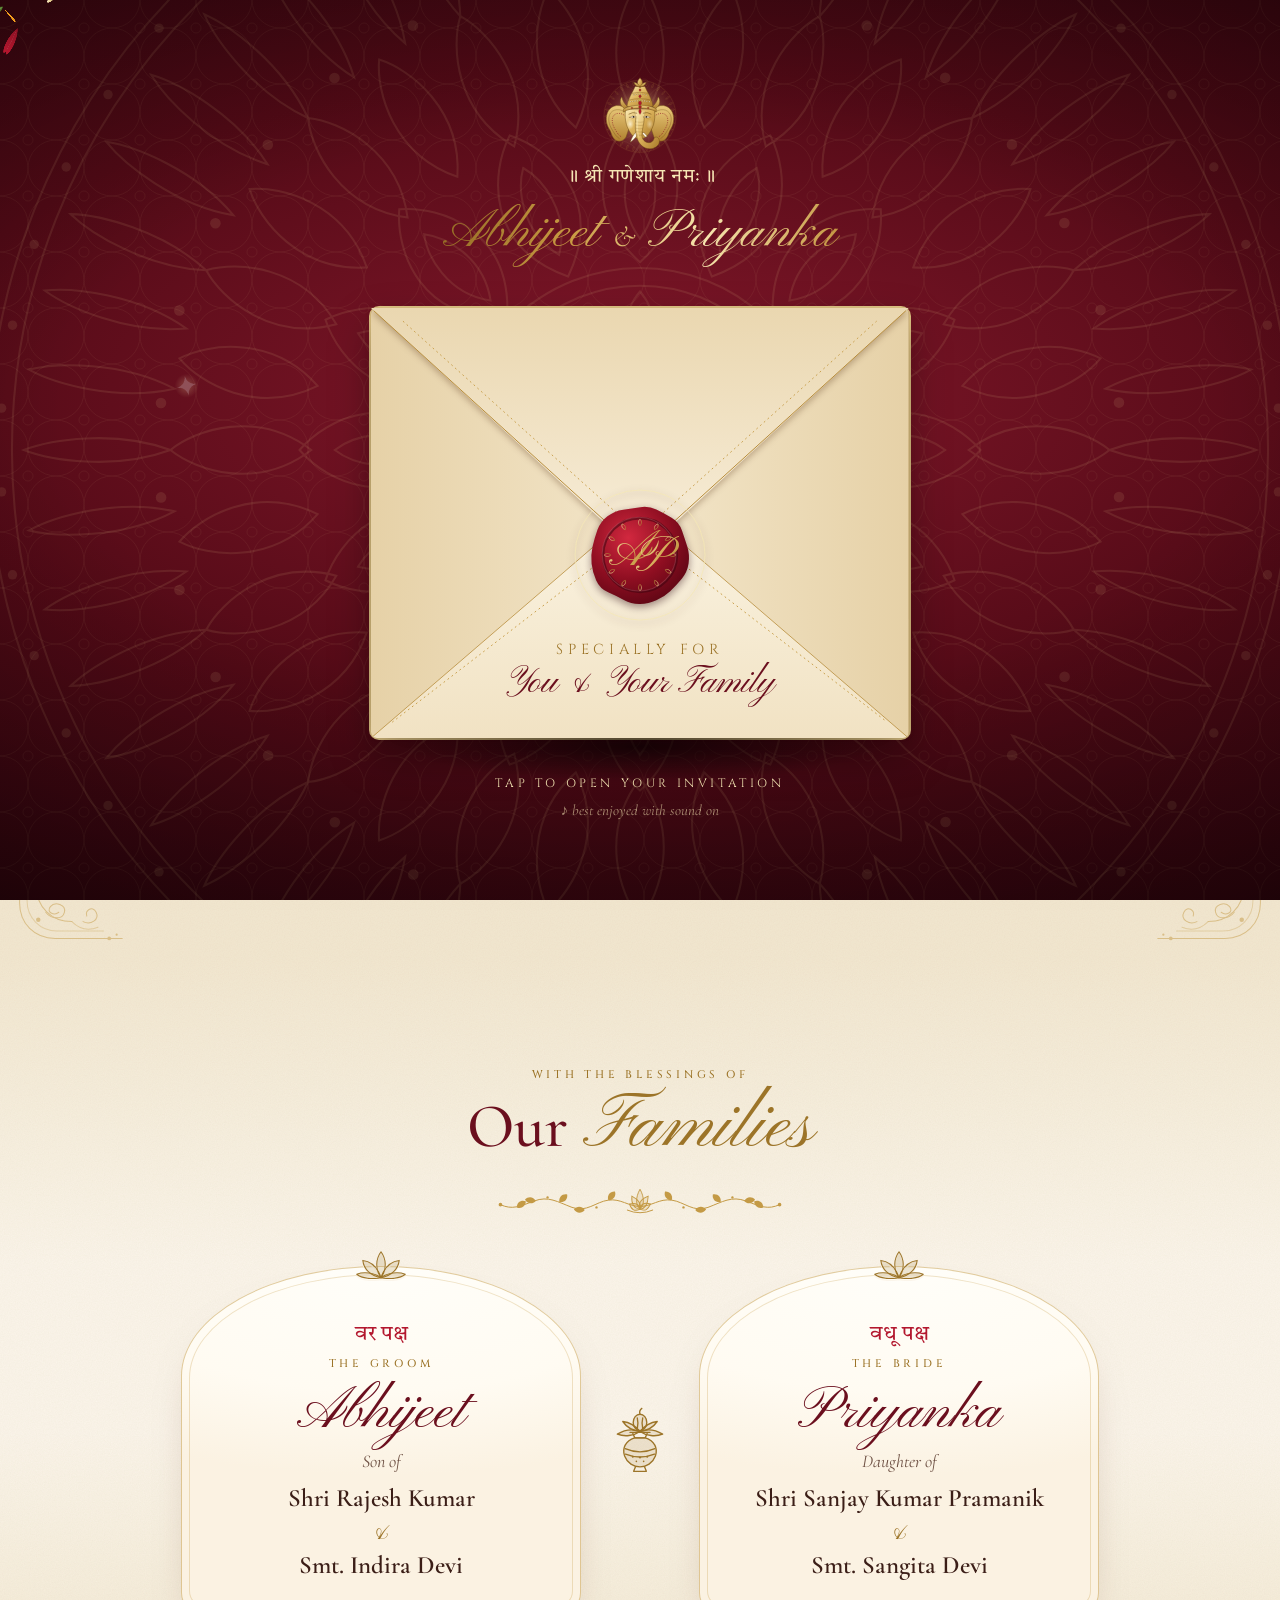
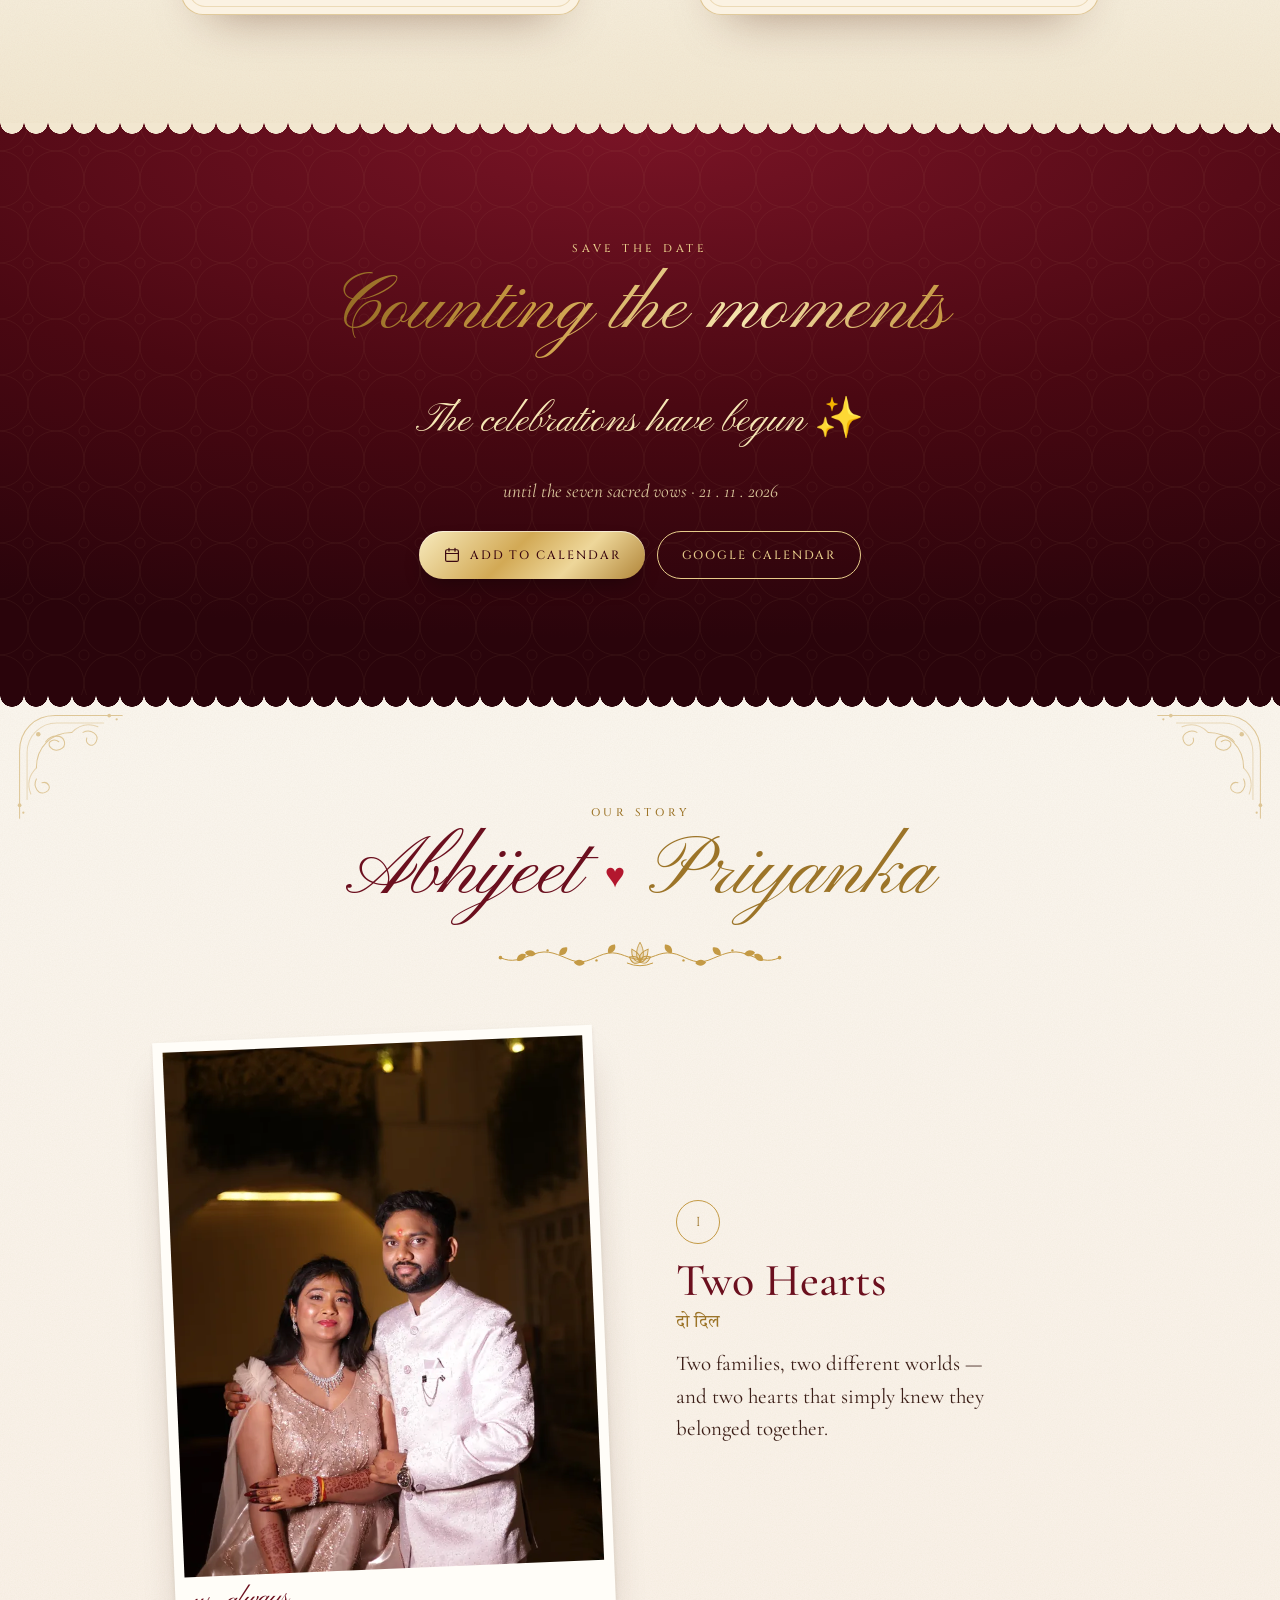
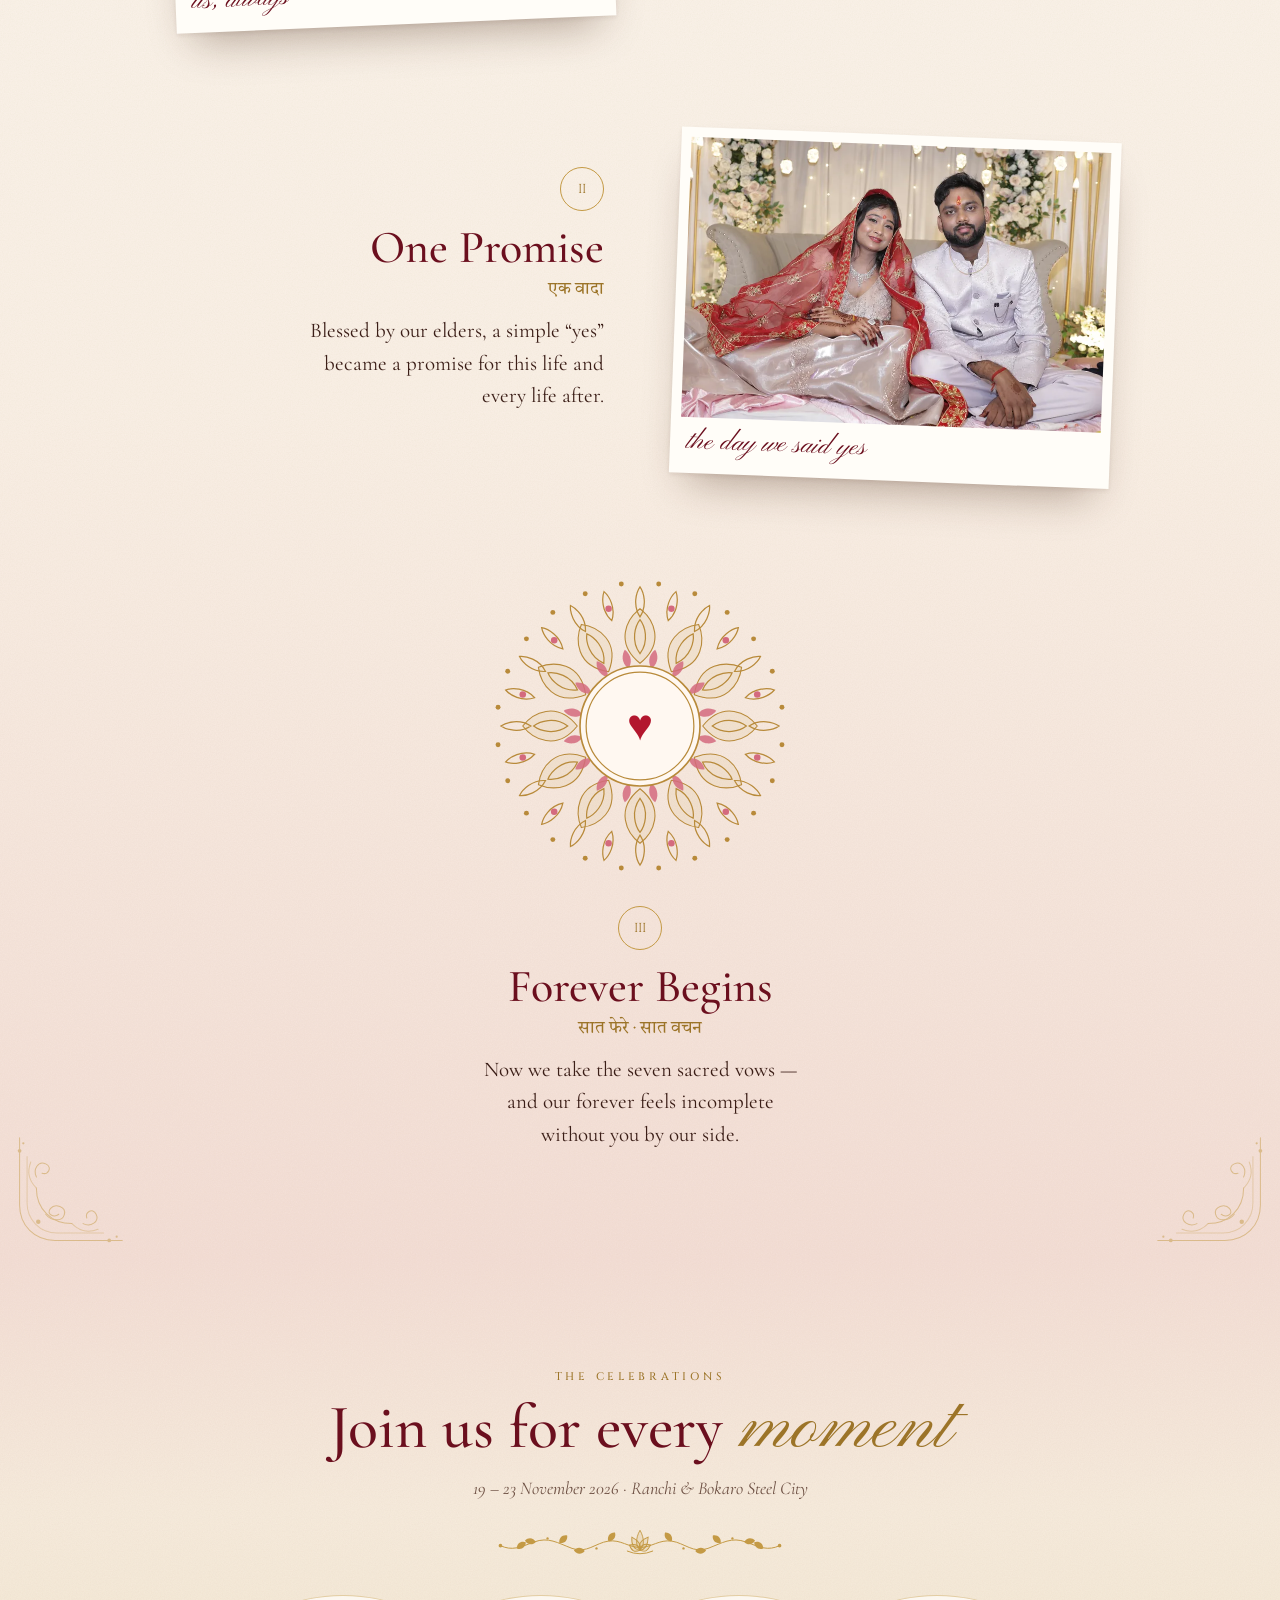
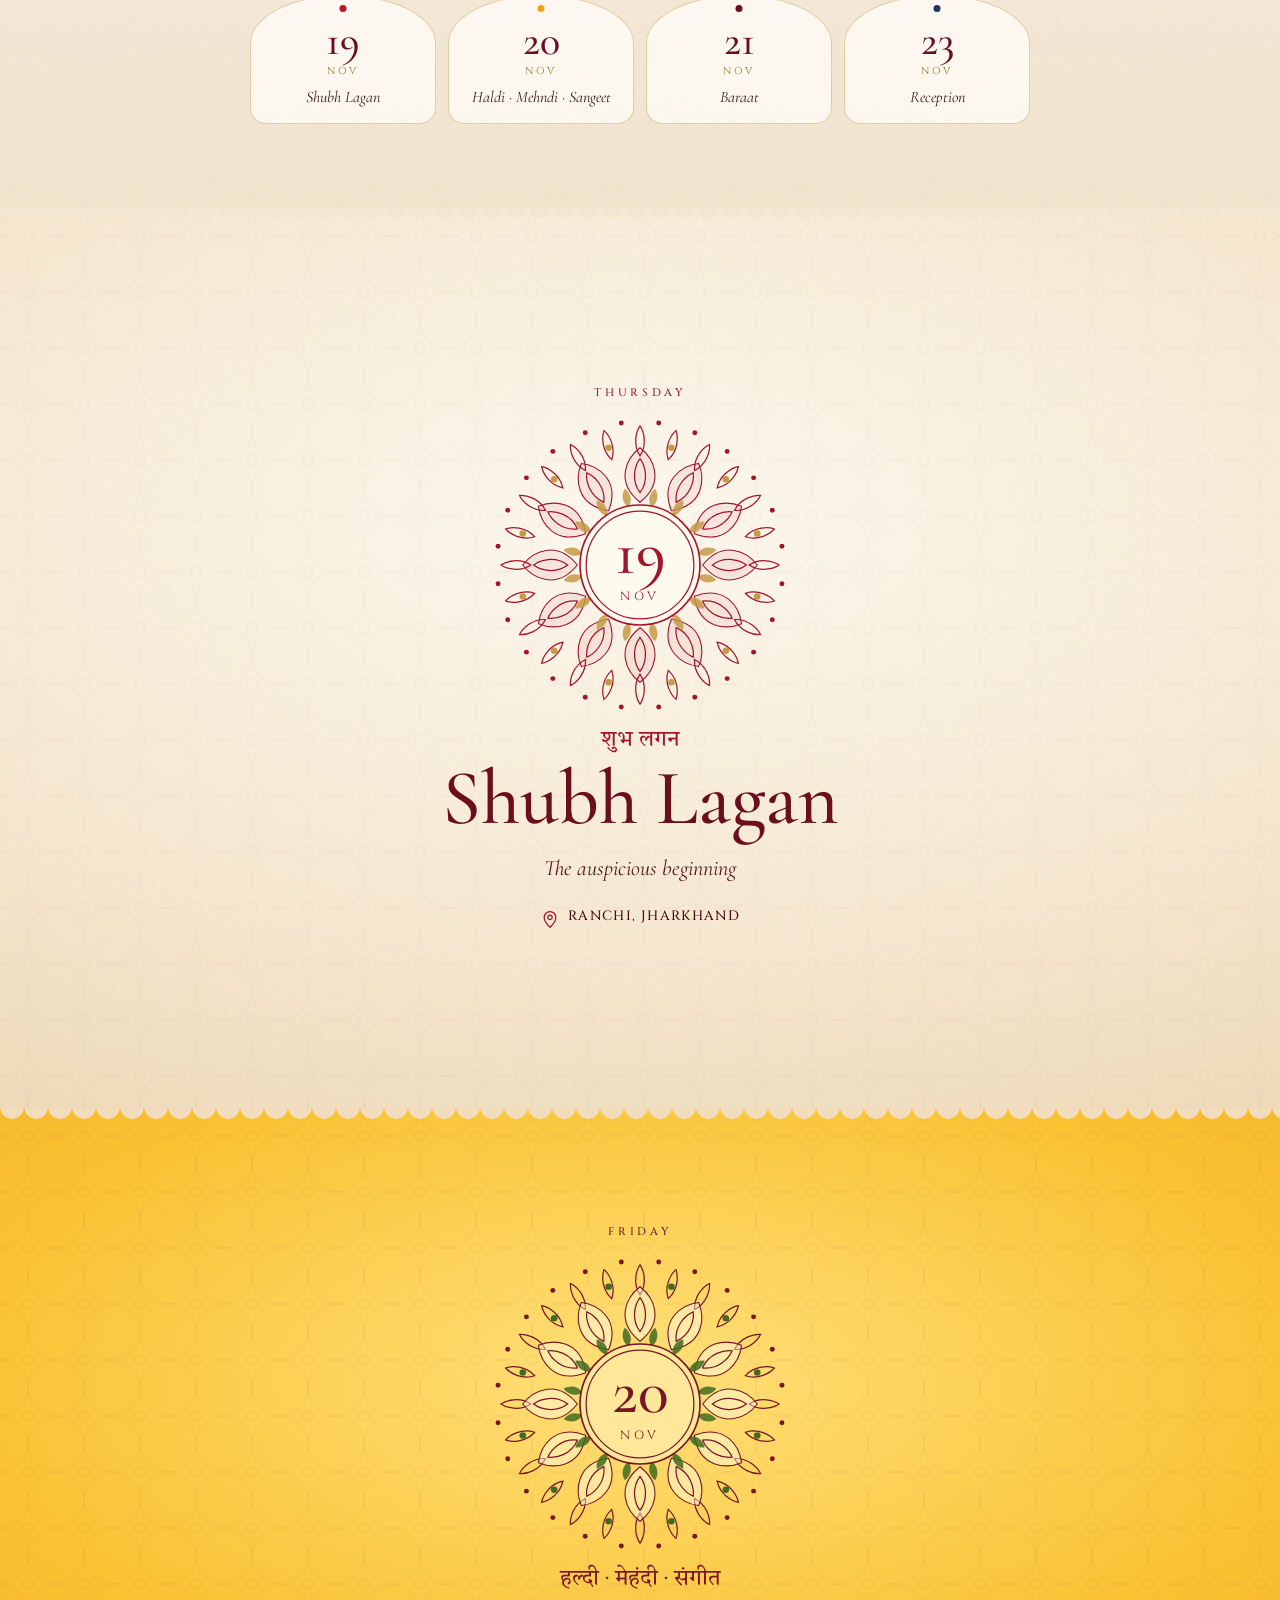
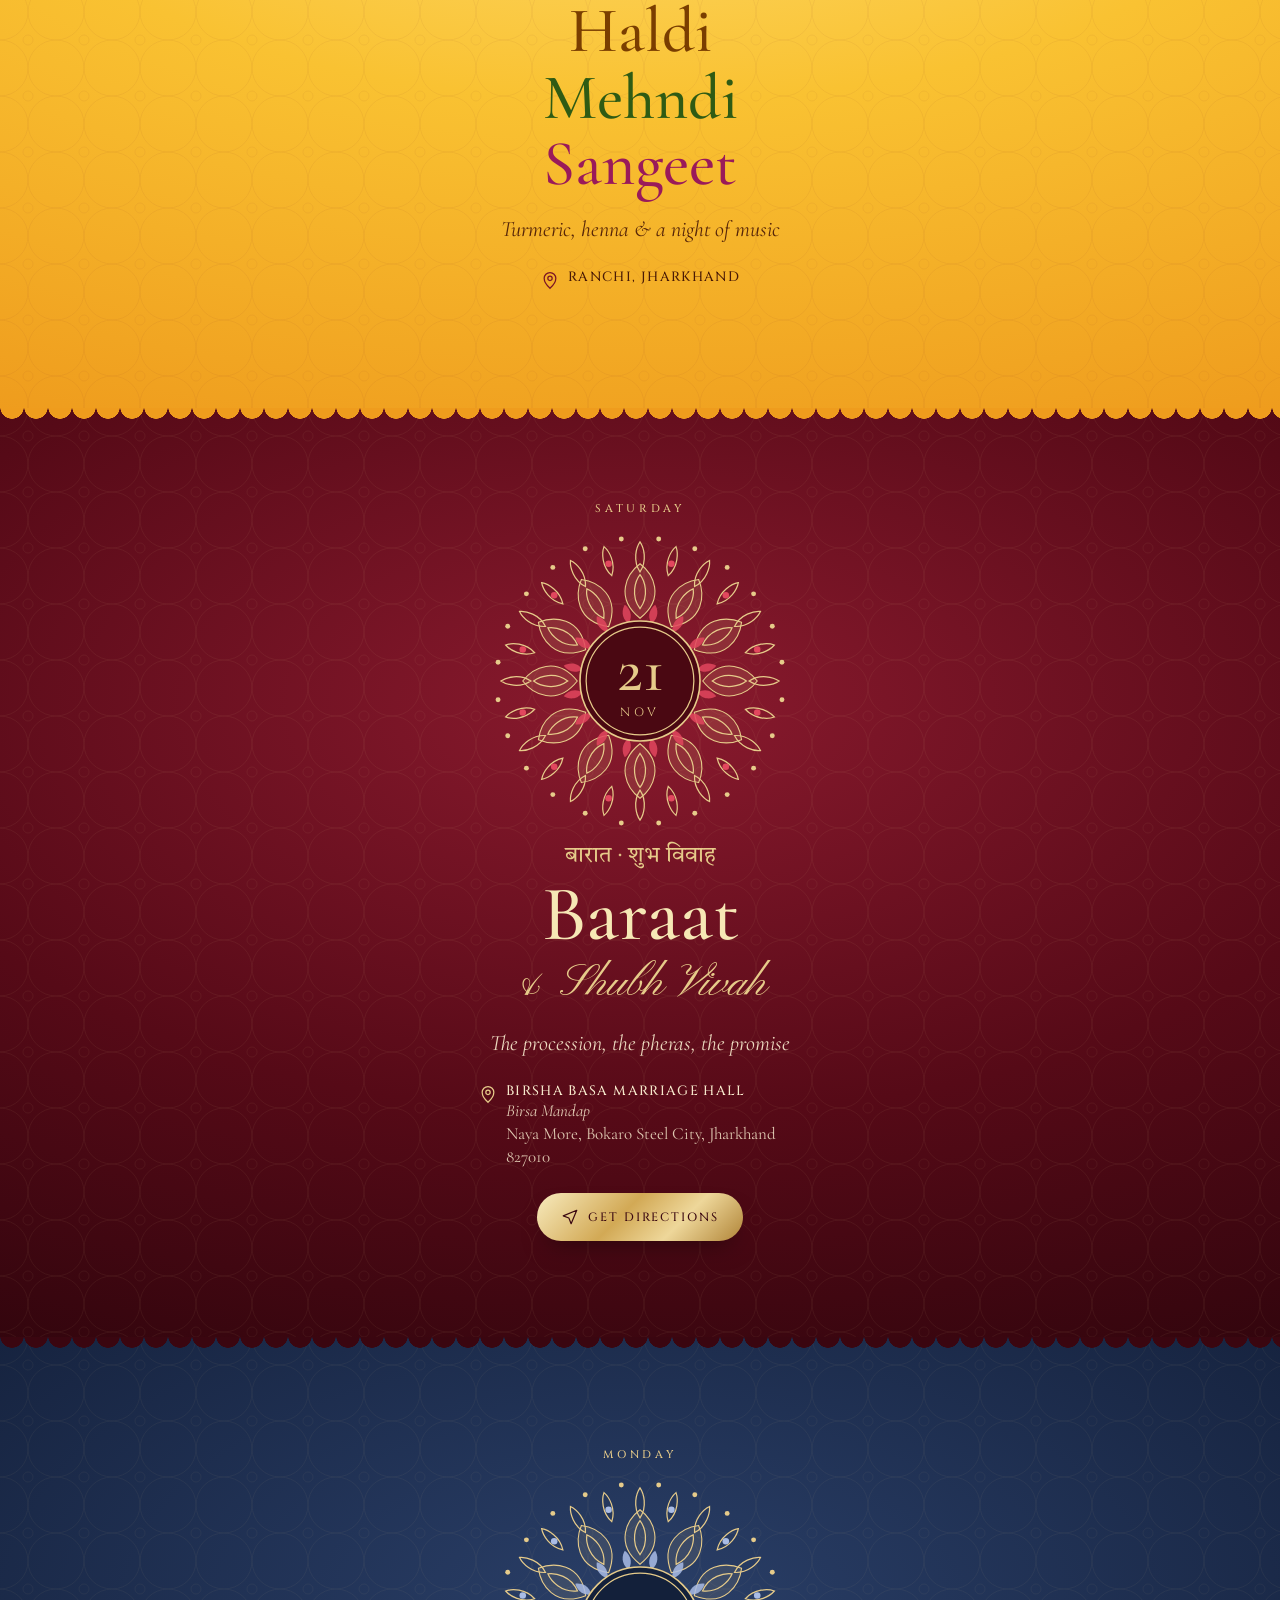
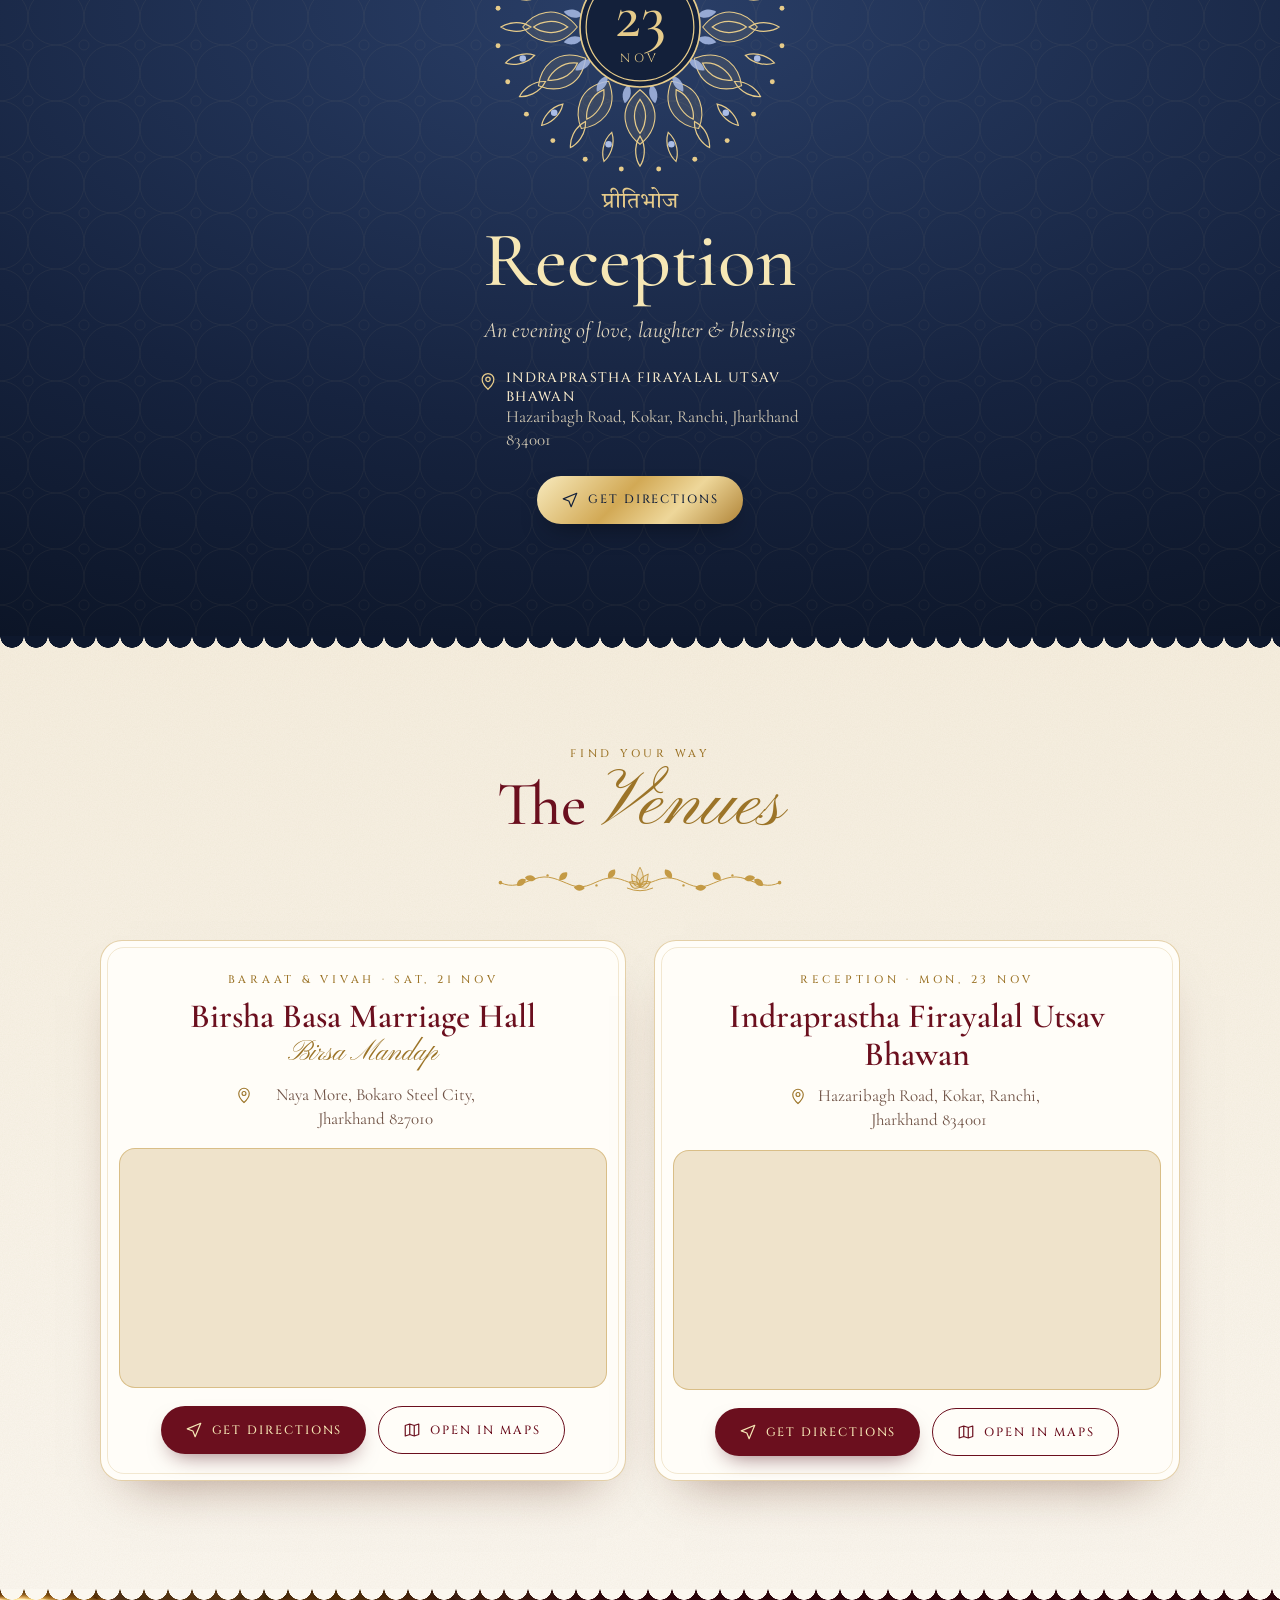
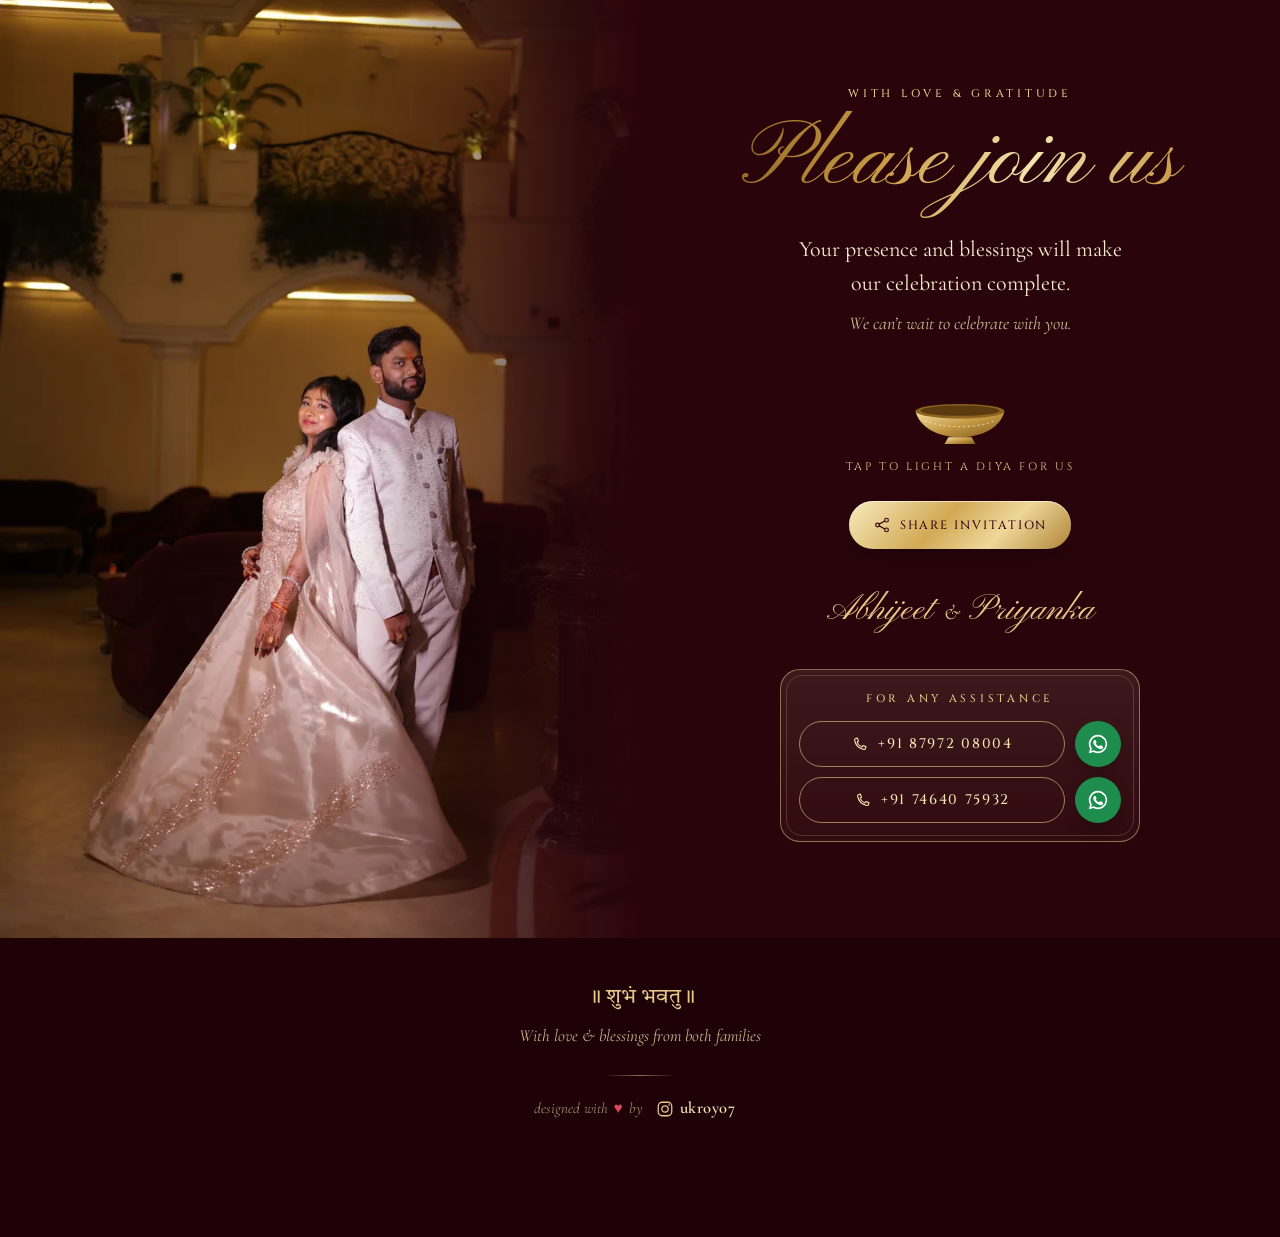
==== commit b4e53d08: "Add Instagram credit to the footer" ====
--- a/index.html
+++ b/index.html
@@ -229,6 +229,19 @@
     <footer class="footer">
       <p class="deva">॥ शुभं भवतु ॥</p>
       <p>With love &amp; blessings from both families</p>
+      <p class="credit">designed with <span class="credit__heart" role="img" aria-label="love">♥</span> by
+        <a class="credit__link" href="https://www.instagram.com/ukroy07/" target="_blank" rel="noopener noreferrer" title="ukroy07 on Instagram">
+          <svg class="credit__ig" viewBox="0 0 24 24" aria-hidden="true">
+            <defs>
+              <linearGradient id="igGrad" x1="0" y1="1" x2="1" y2="0">
+                <stop offset="0" stop-color="#FEDA75"/><stop offset=".3" stop-color="#FA7E1E"/><stop offset=".55" stop-color="#D62976"/><stop offset=".8" stop-color="#962FBF"/><stop offset="1" stop-color="#4F5BD5"/>
+              </linearGradient>
+            </defs>
+            <g class="credit__ig-line"><rect x="3" y="3" width="18" height="18" rx="5.2"/><circle cx="12" cy="12" r="4.2"/><circle class="dot" cx="17.4" cy="6.6" r="1.1"/></g>
+            <g class="credit__ig-color"><rect x="3" y="3" width="18" height="18" rx="5.2"/><circle cx="12" cy="12" r="4.2"/><circle class="dot" cx="17.4" cy="6.6" r="1.1"/></g>
+          </svg><span>ukroy07</span>
+        </a>
+      </p>
     </footer>
   </main>
 
--- a/assets/css/style.css
+++ b/assets/css/style.css
@@ -777,6 +777,21 @@
 .footer p { margin: 8px 0 0; font-style: italic; font-size: 17px; }
 .footer .deva { margin: 0; font-style: normal; font-size: 21px; color: var(--gold-soft); }
 
+.footer .credit { position: relative; display: inline-flex; flex-wrap: wrap; align-items: center; justify-content: center; gap: 6px; margin-top: 26px; padding-top: 18px; font-size: 15px; color: rgba(246, 231, 181, .6); }
+.credit::before { content: ''; position: absolute; top: 0; left: 50%; width: 72px; height: 1px; background: linear-gradient(90deg, transparent, rgba(230, 203, 138, .55), transparent); transform: translateX(-50%); }
+.credit__heart { font-style: normal; color: #E2475E; animation: beat 1.8s ease-in-out infinite; }
+.credit__link { display: inline-flex; align-items: center; gap: 6px; padding: 3px 11px 3px 7px; border-radius: 999px; font-family: var(--serif); font-style: normal; font-weight: 600; font-size: 16.5px; letter-spacing: .03em; color: var(--gold-pale); text-decoration: none; transition: background .3s ease, color .3s ease, transform .3s var(--ease); }
+.credit__ig { width: 18px; height: 18px; flex: none; overflow: visible; transition: transform .35s var(--ease); }
+.credit__ig g { fill: none; stroke-width: 1.7; transition: opacity .3s ease; }
+.credit__ig-line { stroke: var(--gold-soft); }
+.credit__ig-line .dot { fill: var(--gold-soft); stroke: none; }
+.credit__ig-color { stroke: url(#igGrad); opacity: 0; }
+.credit__ig-color .dot { fill: url(#igGrad); stroke: none; }
+.credit__link:hover, .credit__link:focus-visible { background: rgba(255, 240, 200, .08); color: #fff; }
+.credit__link:hover .credit__ig, .credit__link:focus-visible .credit__ig { transform: scale(1.18) rotate(-6deg); }
+.credit__link:hover .credit__ig-color, .credit__link:focus-visible .credit__ig-color { opacity: 1; }
+.credit__link:hover .credit__ig-line, .credit__link:focus-visible .credit__ig-line { opacity: 0; }
+
 /* ==========================================================================
    Reduced motion
    ========================================================================== */
